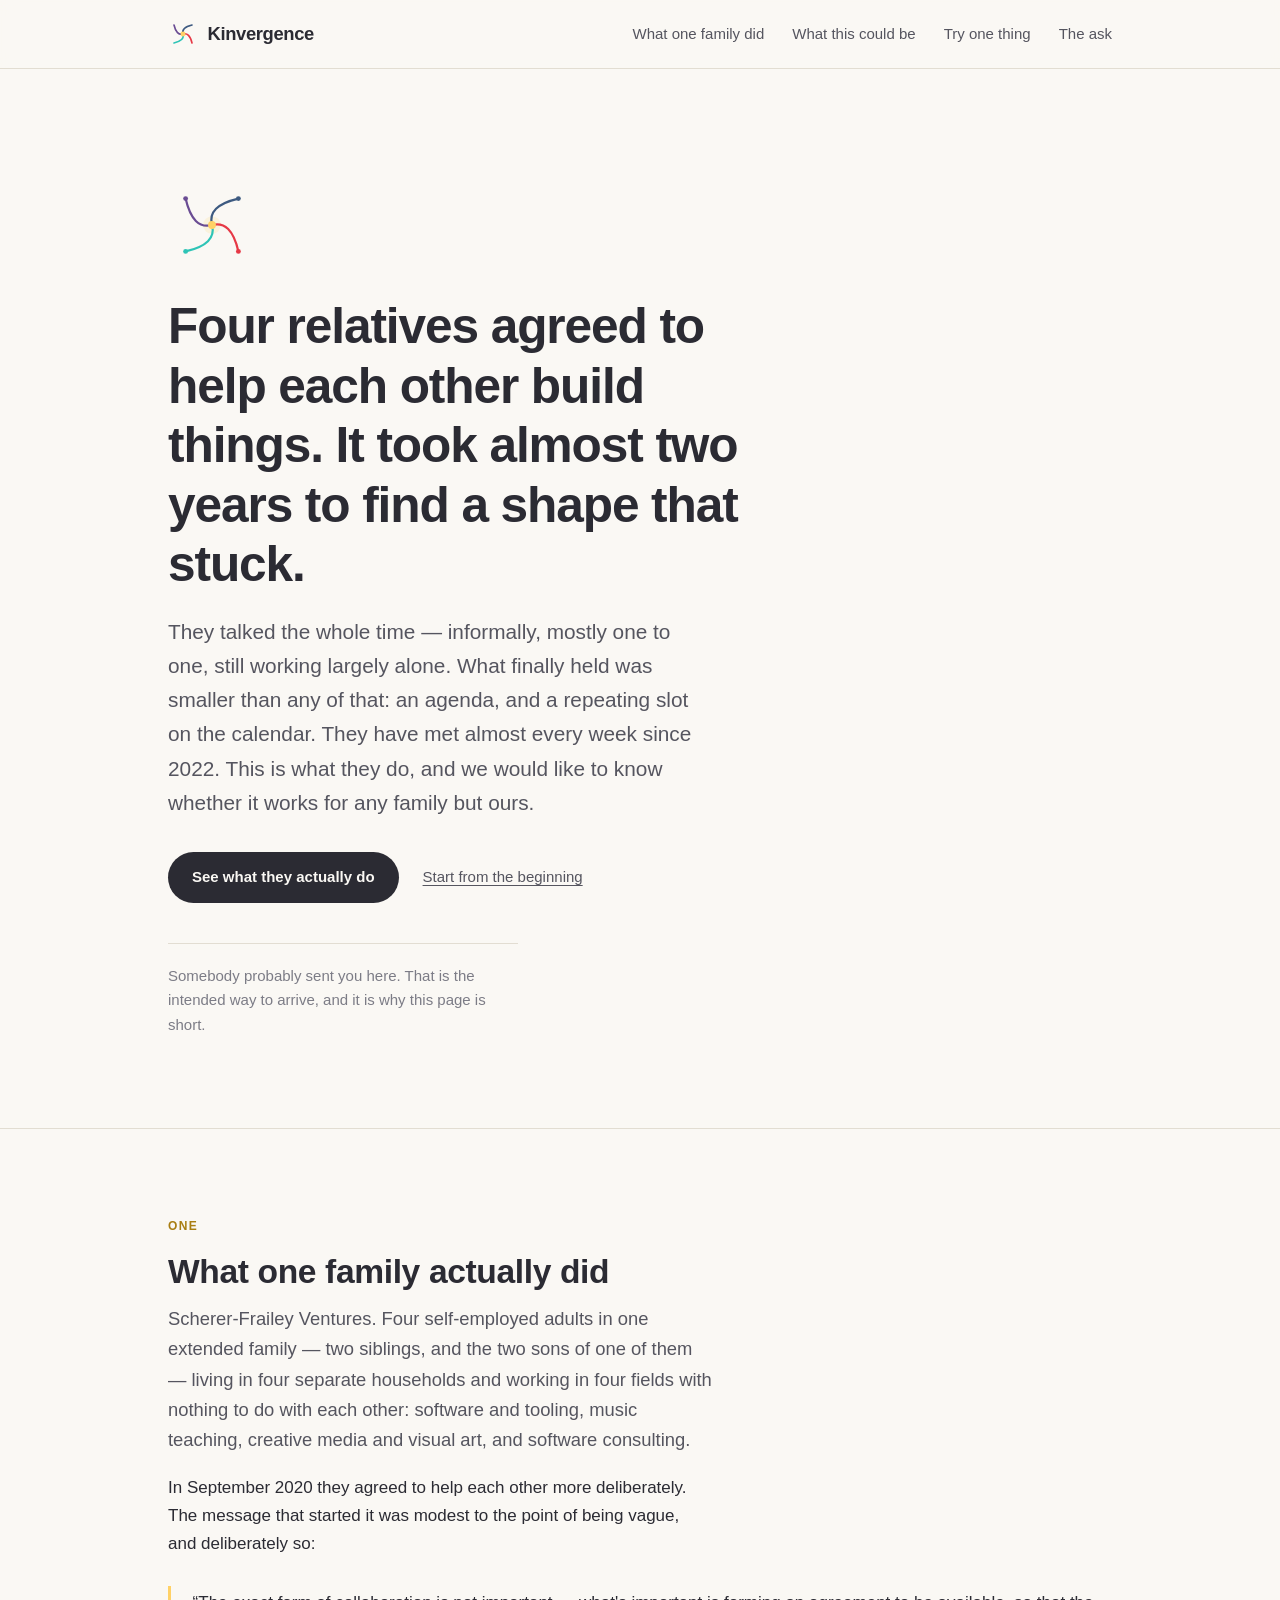
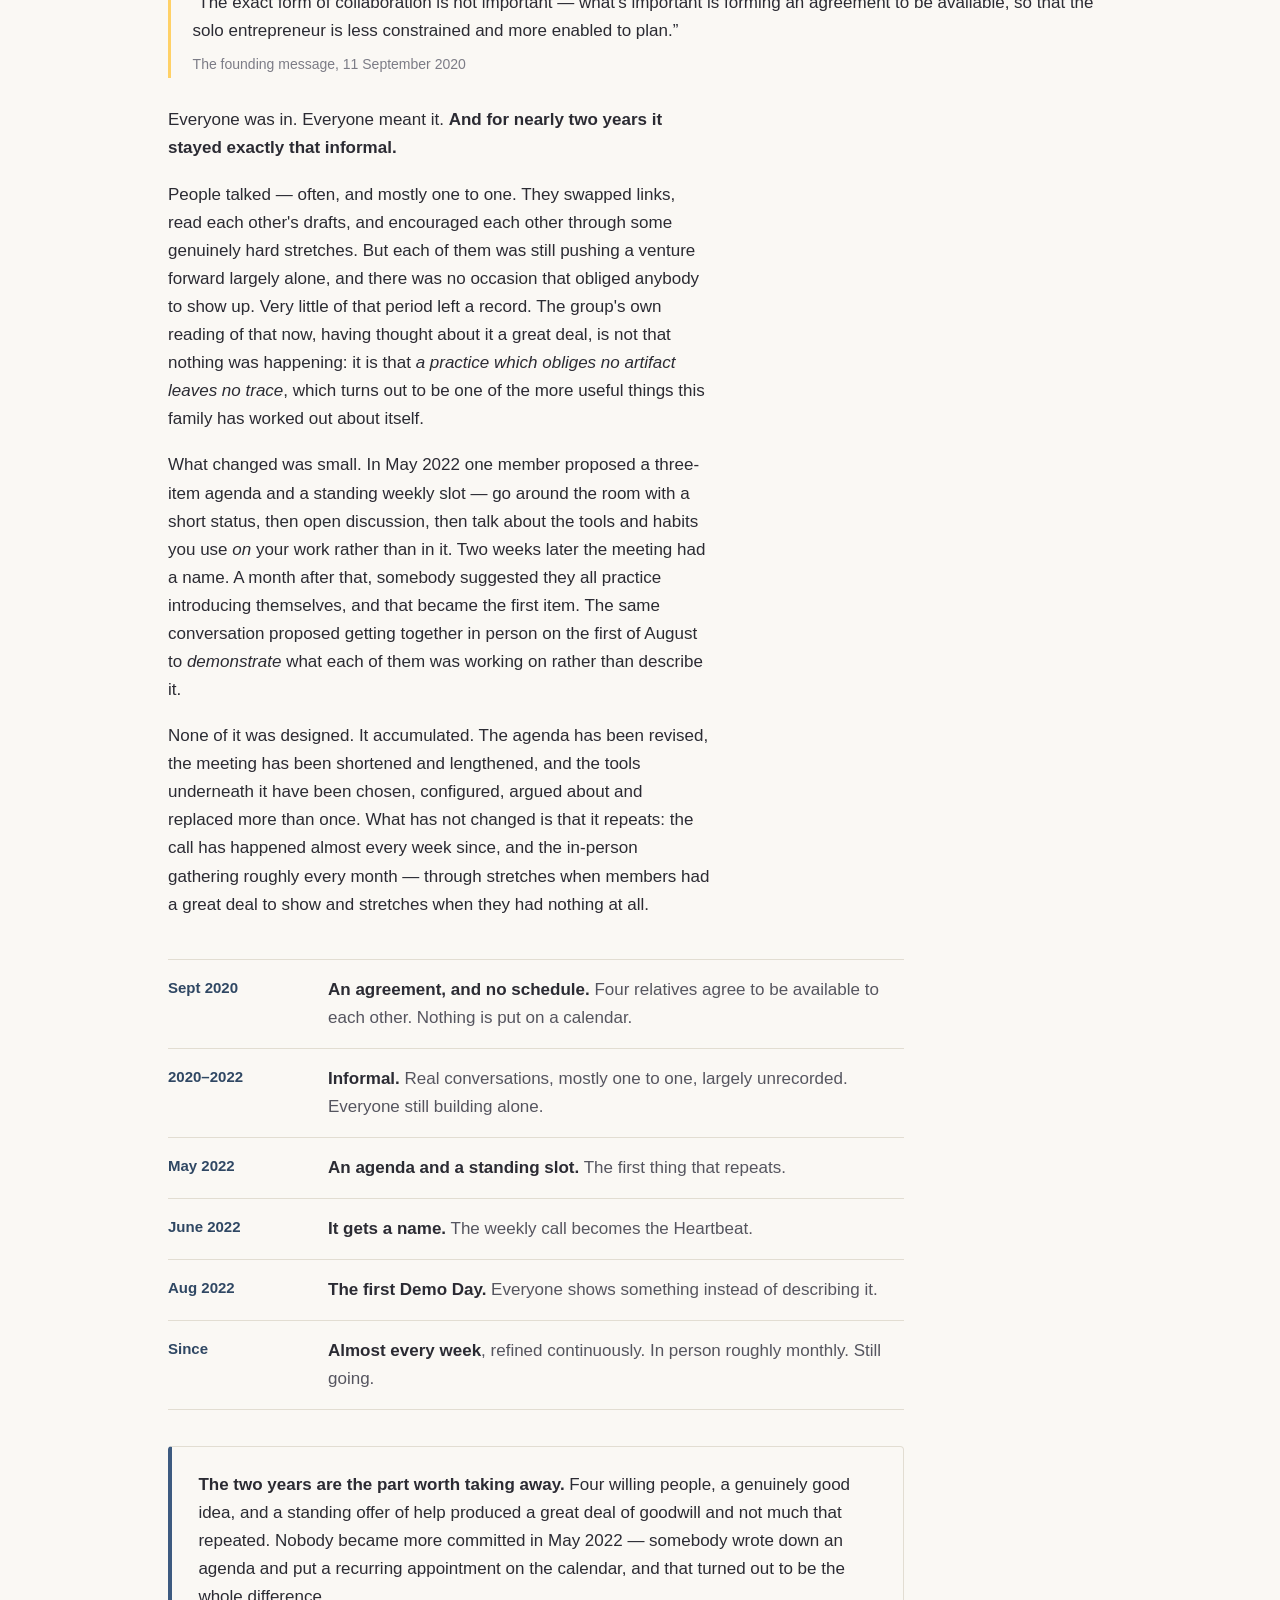
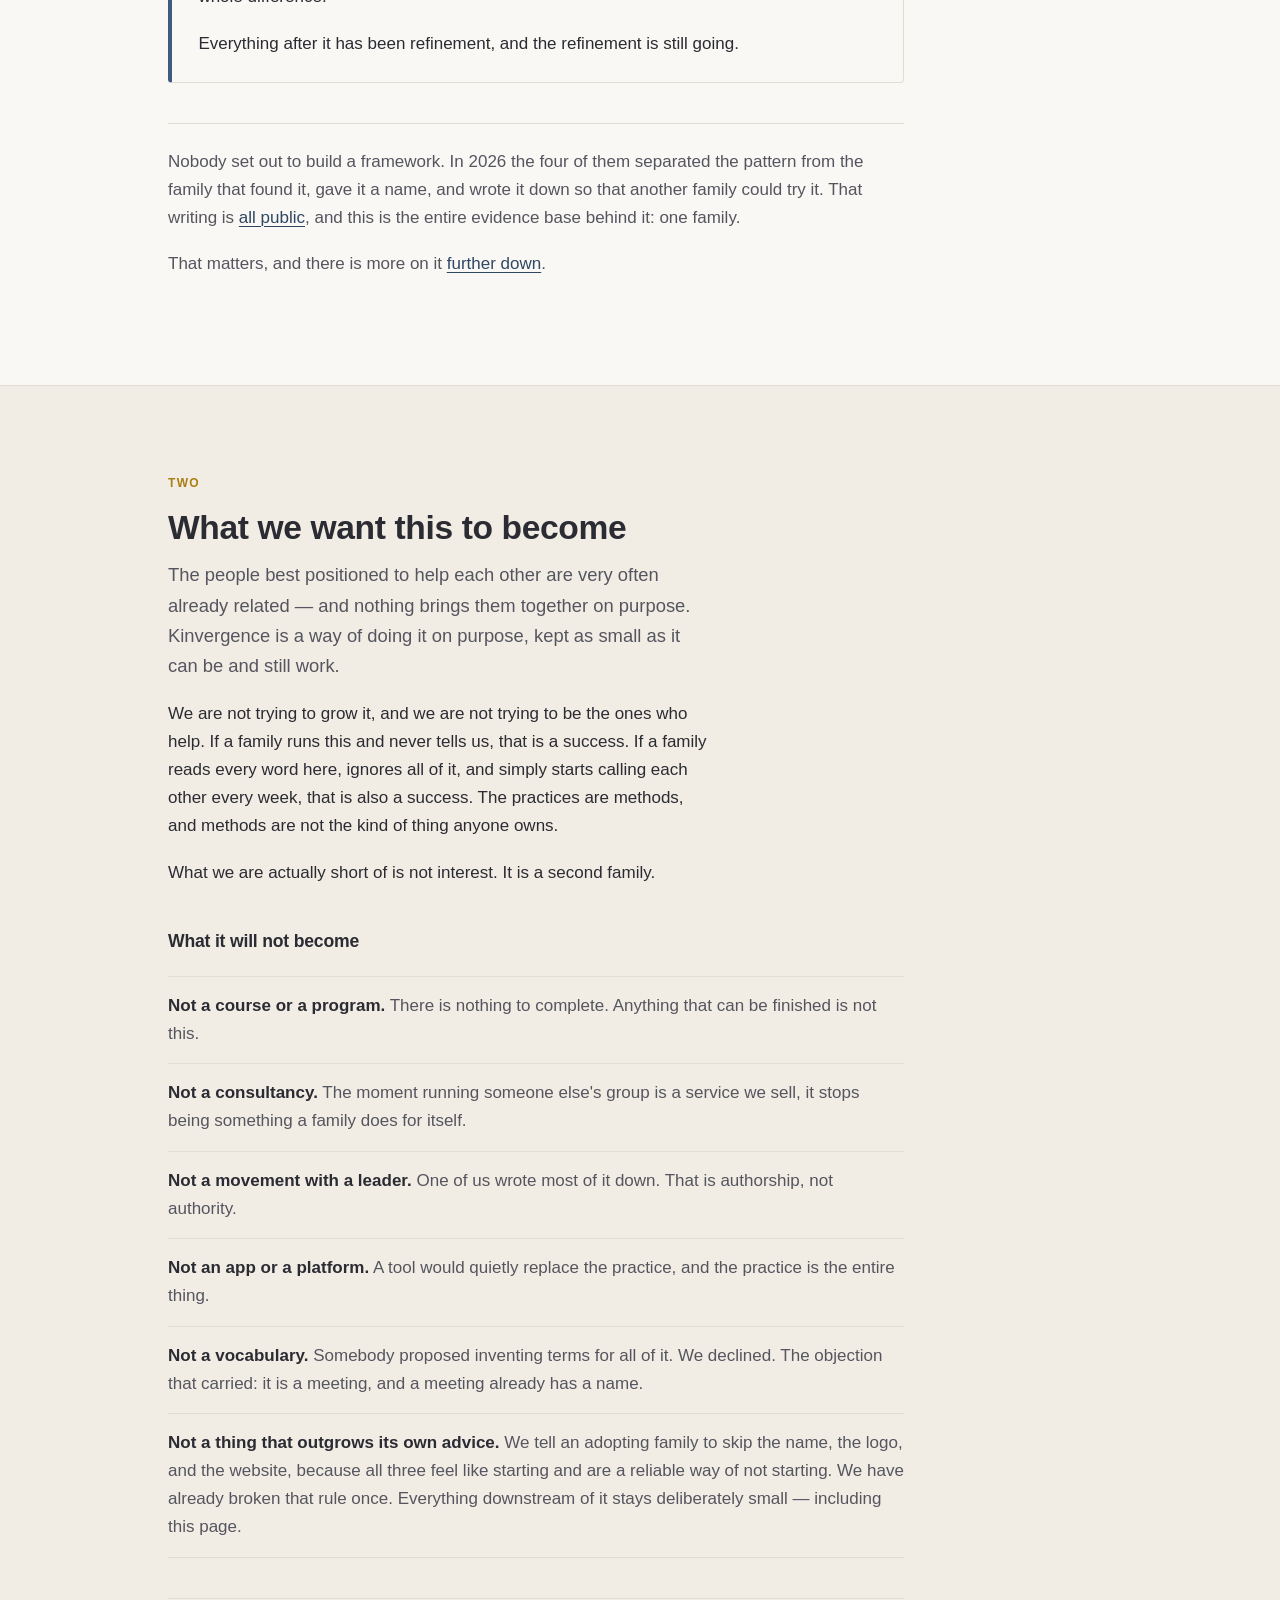
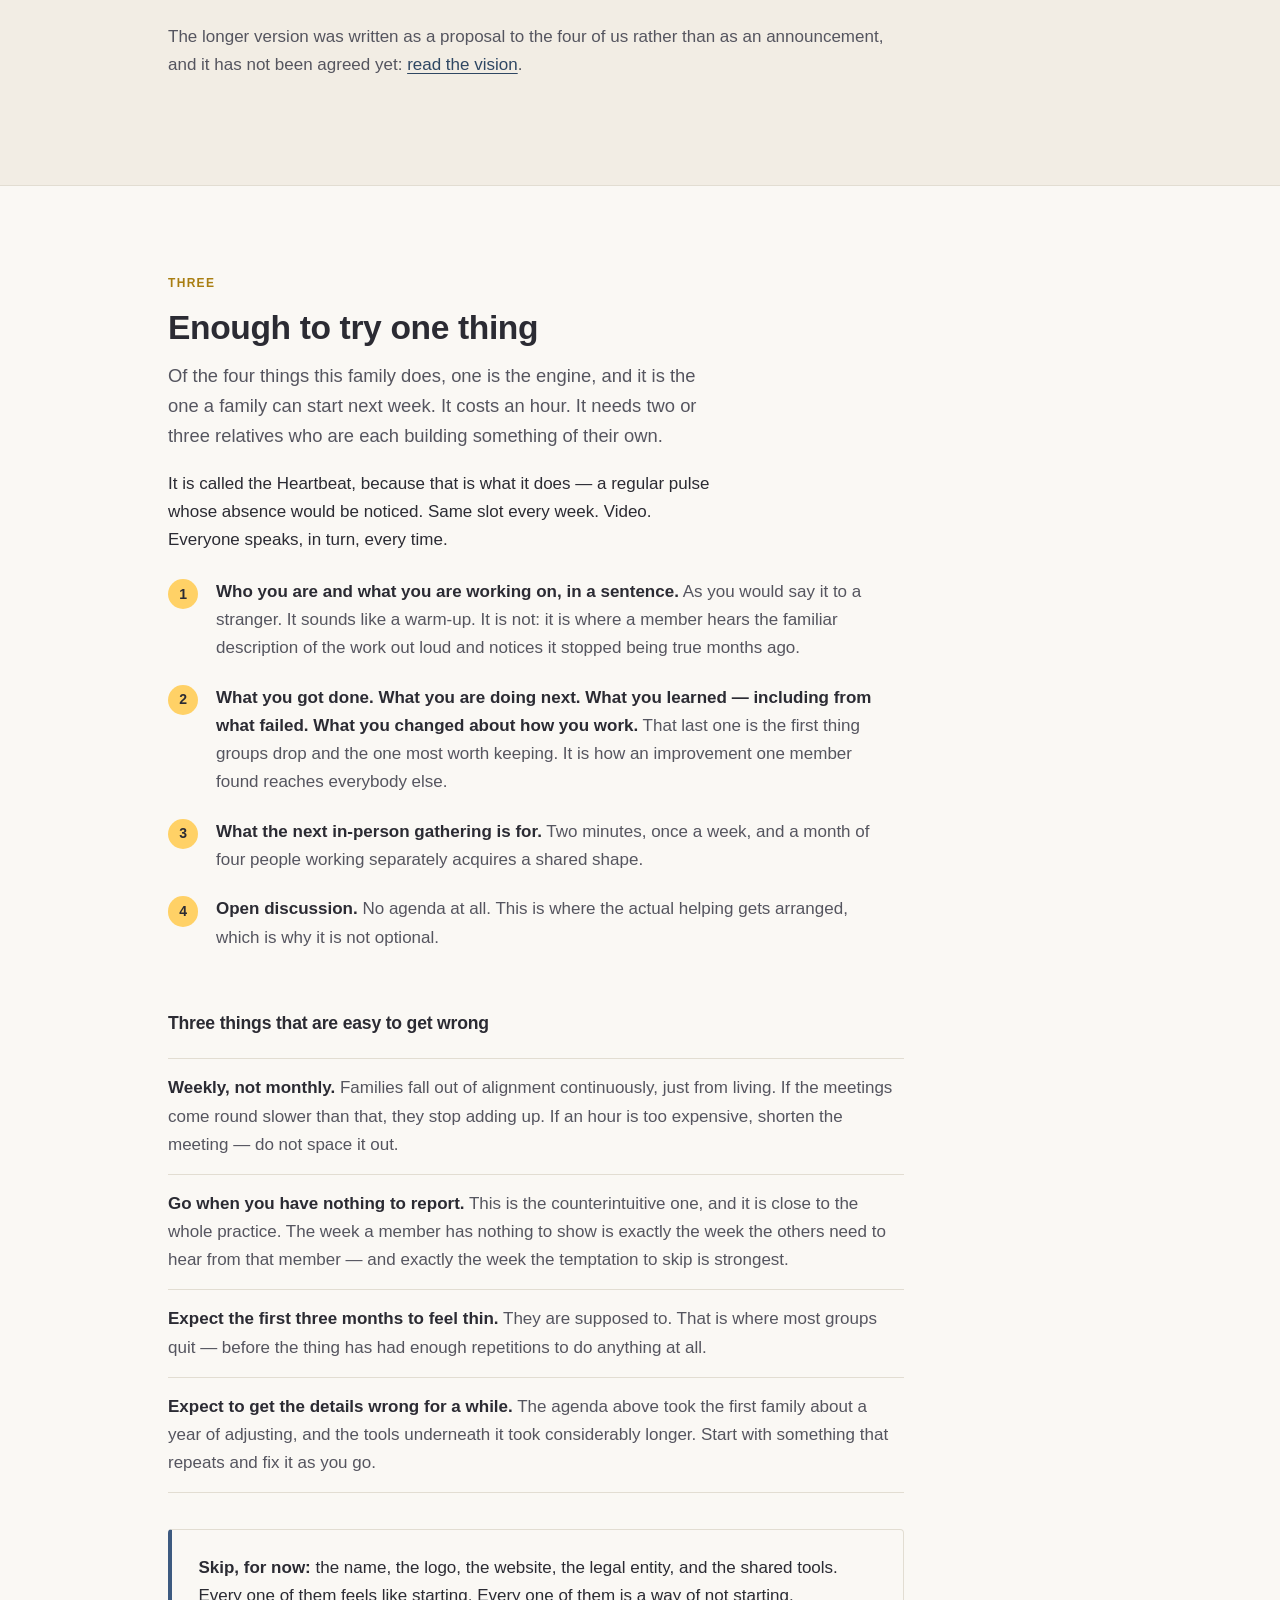
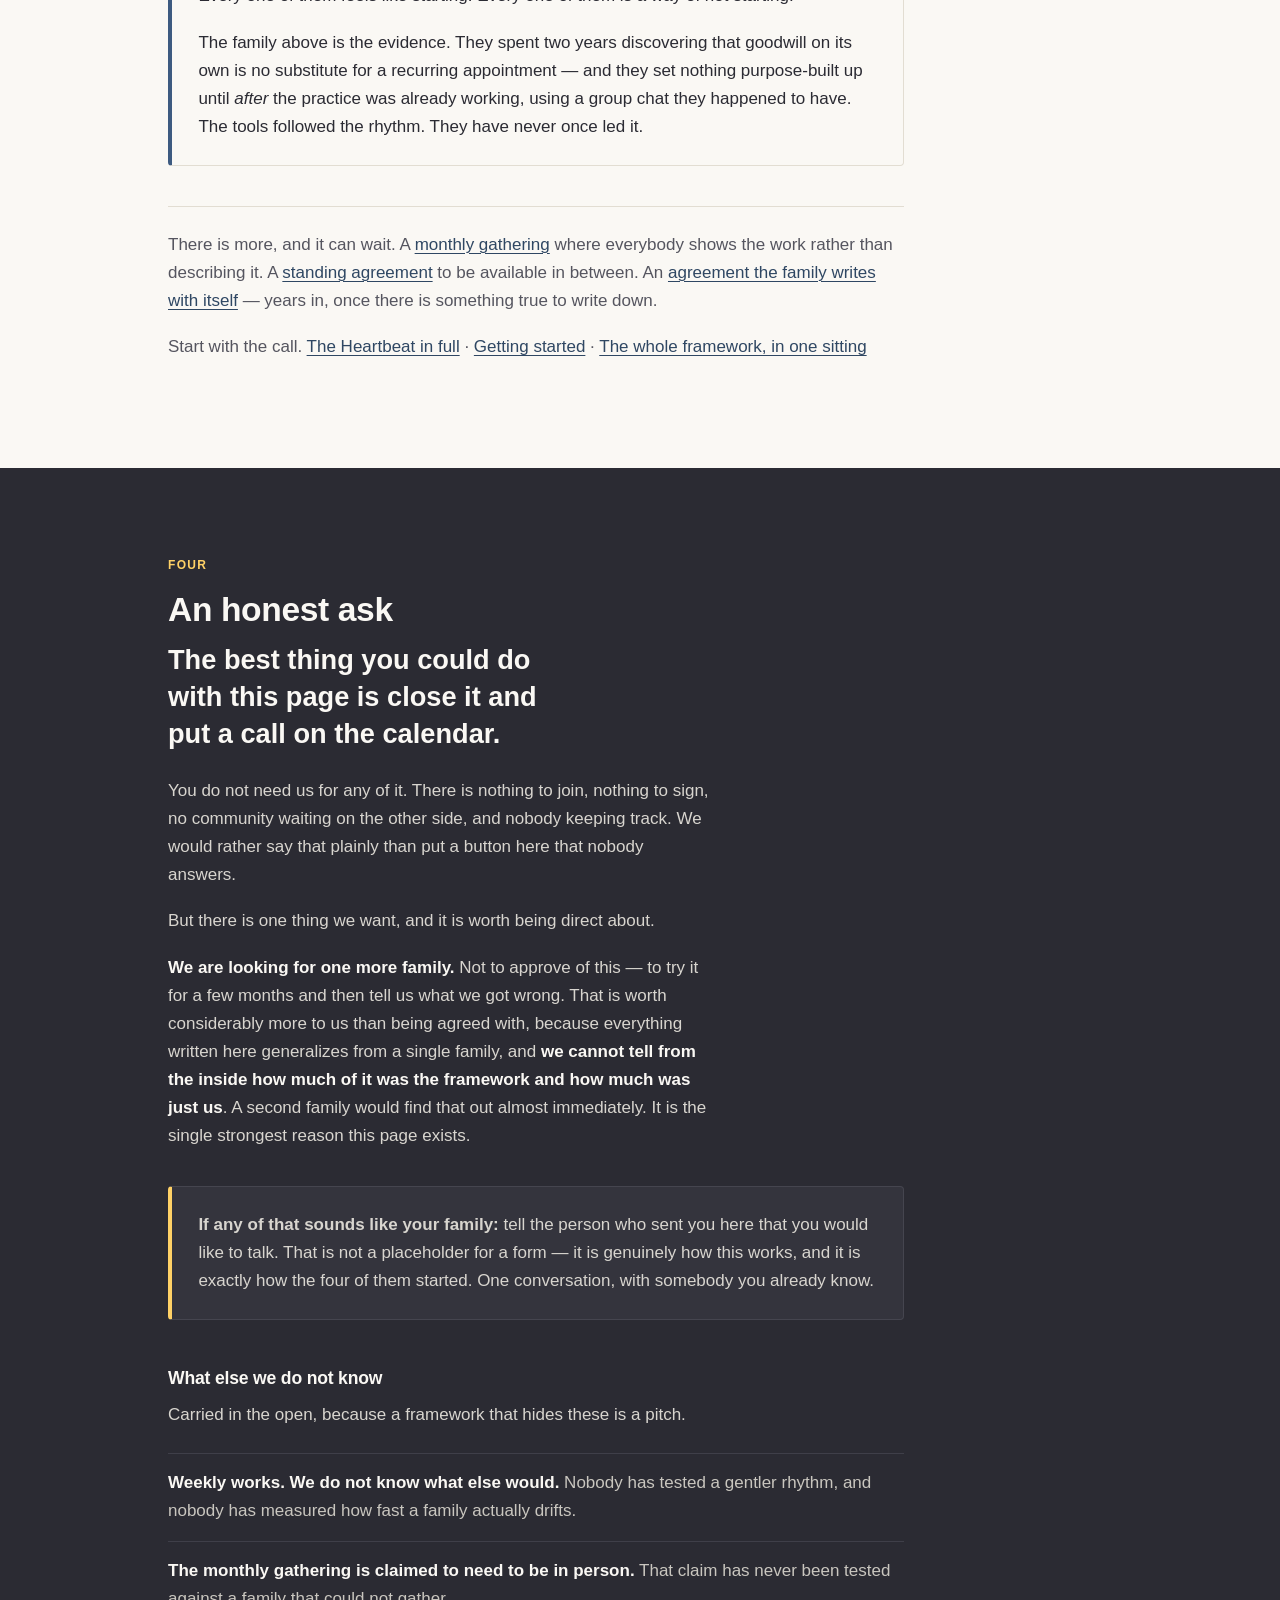
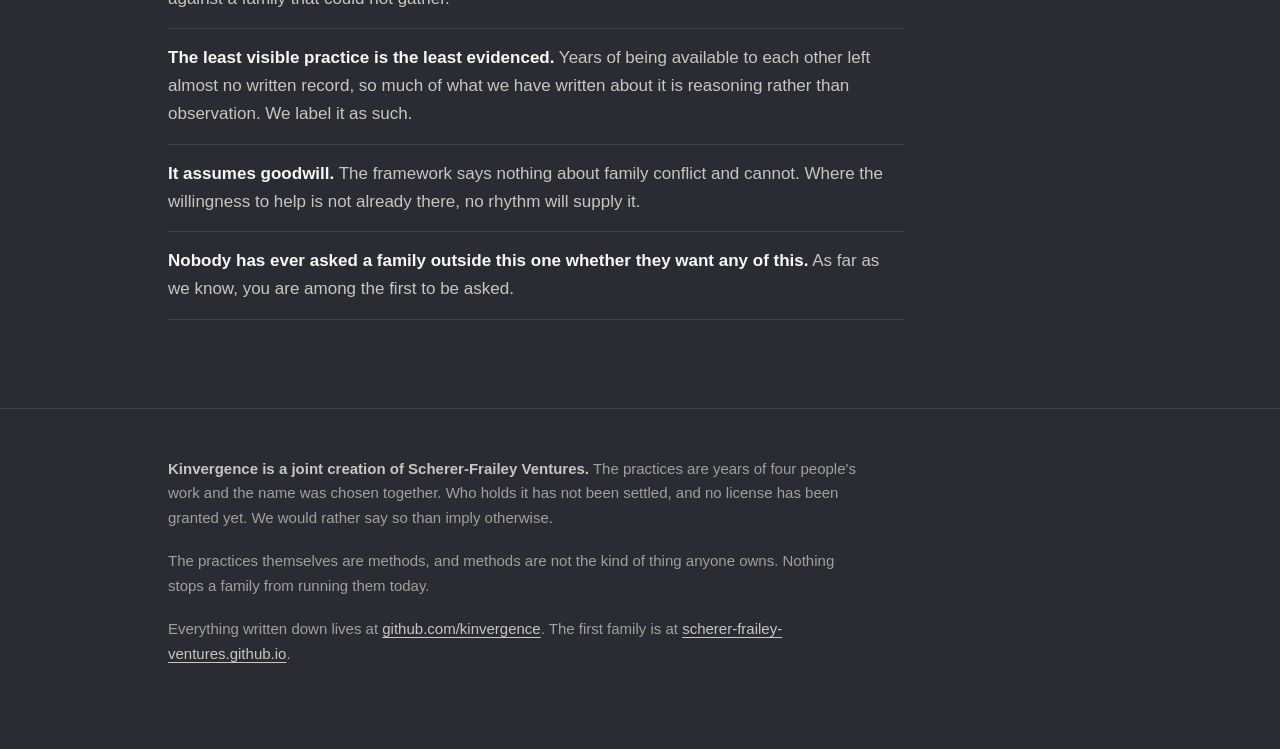
==== index.html @ 2725f8cd "Add initial HTML structure and styles for Kinvergence website" ====
<!DOCTYPE html>
<html lang="en">
<head>
<meta charset="utf-8">
<meta name="viewport" content="width=device-width, initial-scale=1">
<title>Kinvergence — one family's rhythm, written down</title>
<meta name="description" content="Four relatives, four households, four unrelated fields, meeting almost every week since 2022. What they do, how to try the smallest piece of it, and what we still don't know.">

<!-- Favicon: the convergent-paths mark, inlined so there are no external requests and no
     absolute paths. Adding a CNAME for kinvergence.org requires no change to this file. -->
<link rel="icon" href="data:image/svg+xml,%3Csvg xmlns='http://www.w3.org/2000/svg' viewBox='0 0 200 200'%3E%3Ccircle cx='100' cy='100' r='20' fill='%23FFD166' opacity='.16'/%3E%3Cpath d='M160,160 Q143.5,88.4 100,100' stroke='%23E63946' stroke-width='9' stroke-linecap='round' fill='none'/%3E%3Cpath d='M40,160 Q111.6,143.5 100,100' stroke='%232EC4B6' stroke-width='9' stroke-linecap='round' fill='none'/%3E%3Cpath d='M40,40 Q56.5,111.6 100,100' stroke='%236A4C93' stroke-width='9' stroke-linecap='round' fill='none'/%3E%3Cpath d='M160,40 Q88.4,56.5 100,100' stroke='%233D5A80' stroke-width='9' stroke-linecap='round' fill='none'/%3E%3Ccircle cx='100' cy='100' r='14' fill='%23FFD166'/%3E%3C/svg%3E">

<!-- PALETTE IS PROVISIONAL. Taken from docs/brand/visual-identity.md and the existing marks in
     docs/brand/assets/, which is the only palette the shipped assets actually embody. The full
     brand pass — candidate marks against the model's Part IV filters, and reconciling the three
     competing palettes — is postponed, not cancelled. See kinvergence-core/ROADMAP.md § 3c. -->
<style>
  :root {
    --ink: #2B2B33;
    --ink-soft: #55555f;
    --ink-faint: #7c7c86;
    --paper: #FAF8F4;
    --paper-alt: #F2EDE4;
    --rule: #e2ddd2;
    --slate: #3D5A80;
    --slate-deep: #2f4763;
    --gold: #FFD166;
    --gold-deep: #a97e12;
    --coral: #E63946;
    --teal: #2EC4B6;
    --violet: #6A4C93;
    --measure: 34rem;
    --nav-h: 4.25rem;
  }

  *, *::before, *::after { box-sizing: border-box; }

  html { scroll-behavior: smooth; scroll-padding-top: calc(var(--nav-h) + 1rem); }

  body {
    margin: 0;
    background: var(--paper);
    color: var(--ink);
    font-family: -apple-system, BlinkMacSystemFont, "Segoe UI", Roboto, "Helvetica Neue", Arial, sans-serif;
    font-size: 1.0625rem;
    line-height: 1.65;
    -webkit-font-smoothing: antialiased;
  }

  h1, h2, h3 { line-height: 1.2; letter-spacing: -0.011em; margin: 0 0 0.75rem; }
  h1 { font-size: clamp(1.95rem, 5.2vw, 3.1rem); font-weight: 700; letter-spacing: -0.022em; }
  h2 { font-size: clamp(1.5rem, 3.4vw, 2.1rem); font-weight: 700; }
  h3 { font-size: 1.1rem; font-weight: 700; }
  p { margin: 0 0 1.15rem; }
  a { color: var(--slate-deep); text-underline-offset: 0.18em; text-decoration-thickness: 1px; }
  a:hover { color: var(--ink); }
  :focus-visible { outline: 3px solid var(--slate); outline-offset: 3px; border-radius: 2px; }

  .wrap { width: 100%; max-width: 62rem; margin: 0 auto; padding: 0 1.5rem; }
  .measure { max-width: var(--measure); }

  .skip {
    position: absolute; left: -9999px; top: 0; z-index: 200;
    background: var(--ink); color: #fff; padding: 0.75rem 1.25rem; border-radius: 0 0 6px 0;
  }
  .skip:focus { left: 0; }

  /* ---------- Navigation ---------- */
  .nav {
    position: sticky; top: 0; z-index: 100;
    background: rgba(250, 248, 244, 0.92);
    backdrop-filter: blur(8px);
    border-bottom: 1px solid var(--rule);
  }
  .nav-inner {
    display: flex; align-items: center; justify-content: space-between;
    gap: 1rem; min-height: var(--nav-h);
  }
  .brand {
    display: inline-flex; align-items: center; gap: 0.6rem;
    font-weight: 700; font-size: 1.15rem; letter-spacing: -0.02em;
    color: var(--ink); text-decoration: none;
  }
  .brand svg { width: 30px; height: 30px; display: block; }

  .nav-links { display: flex; gap: 1.75rem; list-style: none; margin: 0; padding: 0; }
  .nav-links a {
    color: var(--ink-soft); text-decoration: none; font-size: 0.9375rem; font-weight: 500;
    padding: 0.35rem 0; border-bottom: 2px solid transparent;
  }
  .nav-links a:hover, .nav-links a:focus-visible { color: var(--ink); border-bottom-color: var(--gold); }

  .nav-toggle {
    display: none; background: none; border: 1px solid var(--rule); border-radius: 6px;
    padding: 0.5rem 0.65rem; cursor: pointer; color: var(--ink);
  }
  .nav-toggle span { display: block; width: 20px; height: 2px; background: currentColor; border-radius: 2px; }
  .nav-toggle span + span { margin-top: 5px; }

  /* ---------- Hero ---------- */
  .hero { padding: clamp(3.5rem, 9vw, 7rem) 0 clamp(2.5rem, 6vw, 4.5rem); }
  .hero-mark { width: clamp(62px, 11vw, 88px); height: auto; display: block; margin-bottom: 1.75rem; }
  .hero h1 { max-width: 22ch; }
  .hero-sub {
    font-size: clamp(1.075rem, 2.1vw, 1.3rem);
    color: var(--ink-soft); max-width: 46ch; margin-top: 1.25rem;
  }
  .hero-actions { display: flex; flex-wrap: wrap; gap: 0.85rem 1.5rem; align-items: center; margin-top: 2rem; }
  .btn {
    display: inline-block; background: var(--ink); color: var(--paper);
    padding: 0.8rem 1.5rem; border-radius: 999px; text-decoration: none;
    font-weight: 600; font-size: 0.9375rem;
    transition: background 0.2s ease, transform 0.2s ease;
  }
  .btn:hover { background: var(--slate-deep); color: var(--paper); transform: translateY(-1px); }
  .btn-quiet { color: var(--ink-soft); font-size: 0.9375rem; }
  .hero-note {
    margin-top: 2.5rem; padding-top: 1.25rem; border-top: 1px solid var(--rule);
    font-size: 0.9375rem; color: var(--ink-faint); max-width: 42ch;
  }

  /* ---------- Sections ---------- */
  section { padding: clamp(3rem, 7vw, 5.5rem) 0; border-top: 1px solid var(--rule); }
  section.alt { background: var(--paper-alt); }
  .eyebrow {
    font-size: 0.75rem; font-weight: 700; letter-spacing: 0.11em; text-transform: uppercase;
    color: var(--gold-deep); margin: 0 0 0.9rem;
  }
  .lede { font-size: 1.15rem; color: var(--ink-soft); }

  blockquote {
    margin: 1.75rem 0; padding: 0.15rem 0 0.15rem 1.35rem;
    border-left: 3px solid var(--gold); font-size: 1.0625rem; color: var(--ink);
  }
  blockquote p { margin-bottom: 0.5rem; }
  blockquote cite { display: block; font-style: normal; font-size: 0.875rem; color: var(--ink-faint); }

  /* Timeline */
  .timeline { list-style: none; margin: 2.5rem 0 0; padding: 0; max-width: 46rem; }
  .timeline li {
    display: grid; grid-template-columns: 8.5rem 1fr; gap: 0 1.5rem;
    padding: 1rem 0; border-top: 1px solid var(--rule);
  }
  .timeline li:last-child { border-bottom: 1px solid var(--rule); }
  .timeline .when { font-weight: 700; font-size: 0.9375rem; color: var(--slate-deep); }
  .timeline .what { margin: 0; color: var(--ink-soft); }
  .timeline .what strong { color: var(--ink); font-weight: 600; }

  /* Refusals / limits list */
  .stack { list-style: none; margin: 1.5rem 0 0; padding: 0; max-width: 46rem; }
  .stack li { padding: 0.95rem 0; border-top: 1px solid var(--rule); color: var(--ink-soft); }
  .stack li:last-child { border-bottom: 1px solid var(--rule); }
  .stack strong { color: var(--ink); font-weight: 650; }

  /* Agenda */
  .agenda { counter-reset: step; list-style: none; margin: 1.5rem 0 0; padding: 0; max-width: 44rem; }
  .agenda li {
    counter-increment: step; position: relative;
    padding: 0 0 1.35rem 3rem; color: var(--ink-soft);
  }
  .agenda li::before {
    content: counter(step); position: absolute; left: 0; top: 0.05rem;
    width: 1.9rem; height: 1.9rem; border-radius: 50%;
    background: var(--gold); color: var(--ink);
    display: grid; place-items: center; font-size: 0.875rem; font-weight: 700;
  }
  .agenda strong { color: var(--ink); font-weight: 650; }

  .callout {
    margin: 2.25rem 0 0; padding: 1.5rem 1.65rem;
    background: var(--paper); border: 1px solid var(--rule); border-left: 4px solid var(--slate);
    border-radius: 4px; max-width: 46rem;
  }
  section.alt .callout { background: var(--paper); }
  .callout p:last-child { margin-bottom: 0; }

  .more { margin-top: 2.5rem; padding-top: 1.5rem; border-top: 1px solid var(--rule); max-width: 46rem; }
  .more p { color: var(--ink-soft); }

  /* Ask */
  #ask { background: var(--ink); color: var(--paper); border-top: none; }
  #ask h2, #ask h3 { color: var(--paper); }
  #ask .eyebrow { color: var(--gold); }
  #ask p { color: #d8d5cf; }
  #ask .big { font-size: clamp(1.25rem, 2.7vw, 1.7rem); color: var(--paper); line-height: 1.35; max-width: 26ch; font-weight: 600; }
  #ask a { color: var(--gold); }
  #ask a:hover { color: #fff; }
  #ask .stack li { border-color: #3f3f49; color: #c9c6bf; }
  #ask .stack strong { color: var(--paper); }
  #ask .callout { background: #34343d; border-color: #45454f; border-left-color: var(--gold); }
  #ask .callout p { color: #d8d5cf; }

  footer {
    background: var(--ink); color: var(--ink-faint);
    padding: 3rem 0 4rem; border-top: 1px solid #3f3f49;
    font-size: 0.9375rem;
  }
  footer p { max-width: 44rem; color: #a3a09a; }
  footer a { color: #c9c6bf; }
  footer a:hover { color: #fff; }

  /* ---------- Responsive ---------- */
  @media (max-width: 46rem) {
    .nav-toggle { display: block; }
    .nav-links {
      display: none; position: absolute; left: 0; right: 0; top: 100%;
      flex-direction: column; gap: 0;
      background: var(--paper); border-bottom: 1px solid var(--rule);
      padding: 0.5rem 1.5rem 1rem;
    }
    .nav-links.open { display: flex; }
    .nav-links li { border-top: 1px solid var(--rule); }
    .nav-links a { display: block; padding: 0.85rem 0; border-bottom: none; font-size: 1rem; }
    .nav { position: relative; }
    .timeline li { grid-template-columns: 1fr; gap: 0.3rem; }
  }

  @media (prefers-reduced-motion: reduce) {
    html { scroll-behavior: auto; }
    *, *::before, *::after {
      animation-duration: 0.001ms !important;
      animation-iteration-count: 1 !important;
      transition-duration: 0.001ms !important;
    }
    .btn:hover { transform: none; }
  }
</style>
</head>
<body>

<a class="skip" href="#main">Skip to content</a>

<nav class="nav" aria-label="Main">
  <div class="wrap nav-inner">
    <a class="brand" href="#top">
      <svg viewBox="0 0 200 200" fill="none" aria-hidden="true" focusable="false">
        <circle cx="100" cy="100" r="20" fill="#FFD166" opacity="0.16"/>
        <path d="M160,160 Q143.5,88.4 100,100" stroke="#E63946" stroke-width="11" stroke-linecap="round"/>
        <path d="M40,160 Q111.6,143.5 100,100" stroke="#2EC4B6" stroke-width="11" stroke-linecap="round"/>
        <path d="M40,40 Q56.5,111.6 100,100" stroke="#6A4C93" stroke-width="11" stroke-linecap="round"/>
        <path d="M160,40 Q88.4,56.5 100,100" stroke="#3D5A80" stroke-width="11" stroke-linecap="round"/>
        <circle cx="100" cy="100" r="16" fill="#FFD166"/>
      </svg>
      Kinvergence
    </a>

    <button class="nav-toggle" type="button" aria-expanded="false" aria-controls="nav-links" aria-label="Menu">
      <span></span><span></span><span></span>
    </button>

    <ul class="nav-links" id="nav-links">
      <li><a href="#what-they-did">What one family did</a></li>
      <li><a href="#what-this-could-be">What this could be</a></li>
      <li><a href="#try-one-thing">Try one thing</a></li>
      <li><a href="#ask">The ask</a></li>
    </ul>
  </div>
</nav>

<main id="main">

  <!-- =====================================================================
       HERO
       Chosen 2026-08-25 (option B, rebuilt on the corrected timeline). Two
       swap-ready alternates, both approved in the same pass:
         "One family has met almost every week for four years — after taking
          nearly two years to find a shape that stuck."
         "The agreement came in 2020. The rhythm took another two years."
       Do not restore "every week for six years": the weekly rhythm began in
       May 2022, not 2021. Verified against the group's own message archive.
       Do not say "nothing happened" in 2020–22 either. The record is thin
       for that period because informal conversation obliges no artifact —
       not because the family was idle. See ROADMAP.md § 1, open claim 2.
       ===================================================================== -->
  <div id="top" class="hero">
    <div class="wrap">
      <svg class="hero-mark" viewBox="0 0 200 200" fill="none" role="img"
           aria-label="Four separate paths bending toward one shared point at the center.">
        <circle cx="100" cy="100" r="20" fill="#FFD166" opacity="0.16"/>
        <path d="M160,160 Q143.5,88.4 100,100" stroke="#E63946" stroke-width="5" stroke-linecap="round"/>
        <path d="M40,160 Q111.6,143.5 100,100" stroke="#2EC4B6" stroke-width="5" stroke-linecap="round"/>
        <path d="M40,40 Q56.5,111.6 100,100" stroke="#6A4C93" stroke-width="5" stroke-linecap="round"/>
        <path d="M160,40 Q88.4,56.5 100,100" stroke="#3D5A80" stroke-width="5" stroke-linecap="round"/>
        <circle cx="160" cy="160" r="5.5" fill="#E63946"/>
        <circle cx="40" cy="160" r="5.5" fill="#2EC4B6"/>
        <circle cx="40" cy="40" r="5.5" fill="#6A4C93"/>
        <circle cx="160" cy="40" r="5.5" fill="#3D5A80"/>
        <circle cx="100" cy="100" r="9" fill="#FFD166"/>
      </svg>

      <h1>Four relatives agreed to help each other build things. It took almost two years to find a shape that stuck.</h1>

      <p class="hero-sub">They talked the whole time — informally, mostly one to one, still working
        largely alone. What finally held was smaller than any of that: an agenda, and a repeating slot
        on the calendar. They have met almost every week since 2022. This is what they do, and we
        would like to know whether it works for any family but ours.</p>

      <div class="hero-actions">
        <a class="btn" href="#try-one-thing">See what they actually do</a>
        <a class="btn-quiet" href="#what-they-did">Start from the beginning</a>
      </div>

      <p class="hero-note">Somebody probably sent you here. That is the intended way to arrive, and
        it is why this page is short.</p>
    </div>
  </div>

  <!-- =====================================================================
       1. WHAT ONE FAMILY ACTUALLY DID
       Every date and quotation below is checkable against the group's own
       message archive (2020-09-11 onward). No cumulative counts are used —
       they go stale, and the ones in circulation did not survive checking.
       ===================================================================== -->
  <section id="what-they-did">
    <div class="wrap">
      <p class="eyebrow">One</p>
      <h2>What one family actually did</h2>

      <div class="measure">
        <p class="lede">Scherer-Frailey Ventures. Four self-employed adults in one extended
          family — two siblings, and the two sons of one of them — living in four separate
          households and working in four fields with nothing to do with each other: software and
          tooling, music teaching, creative media and visual art, and software consulting.</p>

        <p>In September 2020 they agreed to help each other more deliberately. The message that
          started it was modest to the point of being vague, and deliberately so:</p>
      </div>

      <blockquote>
        <p>“The exact form of collaboration is not important — what's important is forming an
          agreement to be available, so that the solo entrepreneur is less constrained and more
          enabled to plan.”</p>
        <cite>The founding message, 11 September 2020</cite>
      </blockquote>

      <div class="measure">
        <p>Everyone was in. Everyone meant it. <strong>And for nearly two years it stayed exactly
          that informal.</strong></p>

        <p>People talked — often, and mostly one to one. They swapped links, read each other's
          drafts, and encouraged each other through some genuinely hard stretches. But each of them
          was still pushing a venture forward largely alone, and there was no occasion that obliged
          anybody to show up. Very little of that period left a record. The group's own reading of
          that now, having thought about it a great deal, is not that nothing was happening: it is
          that <em>a practice which obliges no artifact leaves no trace</em>, which turns out to be
          one of the more useful things this family has worked out about itself.</p>

        <p>What changed was small. In May 2022 one member proposed a three-item agenda and a
          standing weekly slot — go around the room with a short status, then open discussion, then
          talk about the tools and habits you use <em>on</em> your work rather than in it. Two weeks
          later the meeting had a name. A month after that, somebody suggested they all practice
          introducing themselves, and that became the first item. The same conversation proposed
          getting together in person on the first of August to <em>demonstrate</em> what each of
          them was working on rather than describe it.</p>

        <p>None of it was designed. It accumulated. The agenda has been revised, the meeting has
          been shortened and lengthened, and the tools underneath it have been chosen, configured,
          argued about and replaced more than once. What has not changed is that it repeats: the
          call has happened almost every week since, and the in-person gathering roughly every
          month — through stretches when members had a great deal to show and stretches when they
          had nothing at all.</p>
      </div>

      <ol class="timeline">
        <li><span class="when">Sept 2020</span><p class="what"><strong>An agreement, and no schedule.</strong> Four relatives agree to be available to each other. Nothing is put on a calendar.</p></li>
        <li><span class="when">2020&ndash;2022</span><p class="what"><strong>Informal.</strong> Real conversations, mostly one to one, largely unrecorded. Everyone still building alone.</p></li>
        <li><span class="when">May 2022</span><p class="what"><strong>An agenda and a standing slot.</strong> The first thing that repeats.</p></li>
        <li><span class="when">June 2022</span><p class="what"><strong>It gets a name.</strong> The weekly call becomes the Heartbeat.</p></li>
        <li><span class="when">Aug 2022</span><p class="what"><strong>The first Demo Day.</strong> Everyone shows something instead of describing it.</p></li>
        <li><span class="when">Since</span><p class="what"><strong>Almost every week</strong>, refined continuously. In person roughly monthly. Still going.</p></li>
      </ol>

      <div class="callout">
        <p><strong>The two years are the part worth taking away.</strong> Four willing people, a
          genuinely good idea, and a standing offer of help produced a great deal of goodwill and
          not much that repeated. Nobody became more committed in May 2022 — somebody wrote down an
          agenda and put a recurring appointment on the calendar, and that turned out to be the
          whole difference.</p>
        <p>Everything after it has been refinement, and the refinement is still going.</p>
      </div>

      <div class="more measure">
        <p>Nobody set out to build a framework. In 2026 the four of them separated the pattern from
          the family that found it, gave it a name, and wrote it down so that another family could
          try it. That writing is <a href="https://github.com/kinvergence/kinvergence-core">all
          public</a>, and this is the entire evidence base behind it: one family.</p>
        <p>That matters, and there is more on it <a href="#ask">further down</a>.</p>
      </div>
    </div>
  </section>

  <!-- =====================================================================
       2. WHAT WE WANT THIS TO BECOME
       Drawn from kinvergence-core/docs/vision.md. The refusals carry this
       section; ambitions get one paragraph. Deliberately no "Core Values" —
       values are what each family names for itself.
       ===================================================================== -->
  <section id="what-this-could-be" class="alt">
    <div class="wrap">
      <p class="eyebrow">Two</p>
      <h2>What we want this to become</h2>

      <div class="measure">
        <p class="lede">The people best positioned to help each other are very often already
          related — and nothing brings them together on purpose. Kinvergence is a way of doing it
          on purpose, kept as small as it can be and still work.</p>

        <p>We are not trying to grow it, and we are not trying to be the ones who help. If a family
          runs this and never tells us, that is a success. If a family reads every word here, ignores
          all of it, and simply starts calling each other every week, that is also a success. The
          practices are methods, and methods are not the kind of thing anyone owns.</p>

        <p>What we are actually short of is not interest. It is a second family.</p>
      </div>

      <h3 style="margin-top:2.75rem">What it will not become</h3>
      <ul class="stack">
        <li><strong>Not a course or a program.</strong> There is nothing to complete. Anything that can be finished is not this.</li>
        <li><strong>Not a consultancy.</strong> The moment running someone else's group is a service we sell, it stops being something a family does for itself.</li>
        <li><strong>Not a movement with a leader.</strong> One of us wrote most of it down. That is authorship, not authority.</li>
        <li><strong>Not an app or a platform.</strong> A tool would quietly replace the practice, and the practice is the entire thing.</li>
        <li><strong>Not a vocabulary.</strong> Somebody proposed inventing terms for all of it. We declined. The objection that carried: it is a meeting, and a meeting already has a name.</li>
        <li><strong>Not a thing that outgrows its own advice.</strong> We tell an adopting family to skip the name, the logo, and the website, because all three feel like starting and are a reliable way of not starting. We have already broken that rule once. Everything downstream of it stays deliberately small — including this page.</li>
      </ul>

      <div class="more measure">
        <p>The longer version was written as a proposal to the four of us rather than as an
          announcement, and it has not been agreed yet:
          <a href="https://github.com/kinvergence/kinvergence-core/blob/main/docs/vision.md">read the vision</a>.</p>
      </div>
    </div>
  </section>

  <!-- =====================================================================
       3. ENOUGH TO TRY ONE THING
       The Heartbeat only. Demo Day, stewardship and the charter get a
       sentence each and a link — per ROADMAP § 3a. Shared tooling is on the
       skip-list on purpose and is named as such.
       ===================================================================== -->
  <section id="try-one-thing">
    <div class="wrap">
      <p class="eyebrow">Three</p>
      <h2>Enough to try one thing</h2>

      <div class="measure">
        <p class="lede">Of the four things this family does, one is the engine, and it is the one a
          family can start next week. It costs an hour. It needs two or three relatives who are each
          building something of their own.</p>

        <p>It is called the Heartbeat, because that is what it does — a regular pulse whose absence
          would be noticed. Same slot every week. Video. Everyone speaks, in turn, every time.</p>
      </div>

      <ol class="agenda">
        <li><strong>Who you are and what you are working on, in a sentence.</strong> As you would say
          it to a stranger. It sounds like a warm-up. It is not: it is where a member hears the
          familiar description of the work out loud and notices it stopped being true months ago.</li>
        <li><strong>What you got done. What you are doing next. What you learned — including from
          what failed. What you changed about how you work.</strong> That last one is the first thing
          groups drop and the one most worth keeping. It is how an improvement one member found
          reaches everybody else.</li>
        <li><strong>What the next in-person gathering is for.</strong> Two minutes, once a week, and
          a month of four people working separately acquires a shared shape.</li>
        <li><strong>Open discussion.</strong> No agenda at all. This is where the actual helping gets
          arranged, which is why it is not optional.</li>
      </ol>

      <h3 style="margin-top:2.5rem">Three things that are easy to get wrong</h3>
      <ul class="stack">
        <li><strong>Weekly, not monthly.</strong> Families fall out of alignment continuously, just
          from living. If the meetings come round slower than that, they stop adding up. If an hour
          is too expensive, shorten the meeting — do not space it out.</li>
        <li><strong>Go when you have nothing to report.</strong> This is the counterintuitive one, and
          it is close to the whole practice. The week a member has nothing to show is exactly the week
          the others need to hear from that member — and exactly the week the temptation to skip is
          strongest.</li>
        <li><strong>Expect the first three months to feel thin.</strong> They are supposed to. That is
          where most groups quit — before the thing has had enough repetitions to do anything at all.</li>
        <li><strong>Expect to get the details wrong for a while.</strong> The agenda above took the
          first family about a year of adjusting, and the tools underneath it took considerably
          longer. Start with something that repeats and fix it as you go.</li>
      </ul>

      <div class="callout">
        <p><strong>Skip, for now:</strong> the name, the logo, the website, the legal entity, and the
          shared tools. Every one of them feels like starting. Every one of them is a way of not
          starting.</p>
        <p>The family above is the evidence. They spent two years discovering that goodwill on its
          own is no substitute for a recurring appointment — and they set nothing purpose-built up
          until <em>after</em> the practice was already working, using a group chat they happened to
          have. The tools followed the rhythm. They have never once led it.</p>
      </div>

      <div class="more measure">
        <p>There is more, and it can wait. A <a href="https://github.com/kinvergence/kinvergence-core/blob/main/docs/practices/demo-day.md">monthly
          gathering</a> where everybody shows the work rather than describing it. A
          <a href="https://github.com/kinvergence/kinvergence-core/blob/main/docs/practices/stewardship.md">standing
          agreement</a> to be available in between. An
          <a href="https://github.com/kinvergence/kinvergence-core/blob/main/docs/practices/charter.md">agreement
          the family writes with itself</a> — years in, once there is something true to write down.</p>
        <p>Start with the call.
          <a href="https://github.com/kinvergence/kinvergence-core/blob/main/docs/practices/heartbeat.md">The Heartbeat in full</a> ·
          <a href="https://github.com/kinvergence/kinvergence-core/blob/main/docs/adoption/getting-started.md">Getting started</a> ·
          <a href="https://github.com/kinvergence/kinvergence-core/blob/main/docs/kinvergence.md">The whole framework, in one sitting</a></p>
      </div>
    </div>
  </section>

  <!-- =====================================================================
       4. THE ASK, WITH THE HONEST LIMITS
       Ask = permission-to-leave opening + correction-over-agreement close.
       Limits are SPLIT: the load-bearing one sits inside the ask, the rest
       under its own heading immediately below at full weight. Not a caveat,
       not collapsed, not greyed out.
       No link destination by decision — the invitation is the channel. The
       Discord server is invite-only by design and is deliberately not linked.
       ===================================================================== -->
  <section id="ask">
    <div class="wrap">
      <p class="eyebrow">Four</p>
      <h2>An honest ask</h2>

      <p class="big">The best thing you could do with this page is close it and put a call on the
        calendar.</p>

      <div class="measure" style="margin-top:1.5rem">
        <p>You do not need us for any of it. There is nothing to join, nothing to sign, no community
          waiting on the other side, and nobody keeping track. We would rather say that plainly than
          put a button here that nobody answers.</p>

        <p>But there is one thing we want, and it is worth being direct about.</p>

        <p><strong style="color:var(--paper)">We are looking for one more family.</strong> Not to
          approve of this — to try it for a few months and then tell us what we got wrong. That is
          worth considerably more to us than being agreed with, because everything written here
          generalizes from a single family, and <strong style="color:var(--paper)">we cannot tell
          from the inside how much of it was the framework and how much was just us</strong>. A
          second family would find that out almost immediately. It is the single strongest reason
          this page exists.</p>
      </div>

      <div class="callout">
        <p><strong>If any of that sounds like your family:</strong> tell the person who sent you
          here that you would like to talk. That is not a placeholder for a form — it is genuinely
          how this works, and it is exactly how the four of them started. One conversation, with
          somebody you already know.</p>
      </div>

      <h3 style="margin-top:3rem">What else we do not know</h3>
      <p class="measure" style="margin-bottom:0.5rem">Carried in the open, because a framework that
        hides these is a pitch.</p>
      <ul class="stack">
        <li><strong>Weekly works. We do not know what else would.</strong> Nobody has tested a
          gentler rhythm, and nobody has measured how fast a family actually drifts.</li>
        <li><strong>The monthly gathering is claimed to need to be in person.</strong> That claim has
          never been tested against a family that could not gather.</li>
        <li><strong>The least visible practice is the least evidenced.</strong> Years of being
          available to each other left almost no written record, so much of what we have written
          about it is reasoning rather than observation. We label it as such.</li>
        <li><strong>It assumes goodwill.</strong> The framework says nothing about family conflict
          and cannot. Where the willingness to help is not already there, no rhythm will supply it.</li>
        <li><strong>Nobody has ever asked a family outside this one whether they want any of this.</strong>
          As far as we know, you are among the first to be asked.</li>
      </ul>
    </div>
  </section>

</main>

<footer>
  <div class="wrap">
    <p><strong style="color:#c9c6bf">Kinvergence is a joint creation of Scherer-Frailey Ventures.</strong>
      The practices are years of four people's work and the name was chosen together. Who holds it has
      not been settled, and no license has been granted yet. We would rather say so than imply
      otherwise.</p>
    <p>The practices themselves are methods, and methods are not the kind of thing anyone owns.
      Nothing stops a family from running them today.</p>
    <p>Everything written down lives at
      <a href="https://github.com/kinvergence/kinvergence-core">github.com/kinvergence</a>.
      The first family is at
      <a href="https://scherer-frailey-ventures.github.io/">scherer-frailey-ventures.github.io</a>.</p>
  </div>
</footer>

<script>
  (function () {
    var toggle = document.querySelector('.nav-toggle');
    var links = document.getElementById('nav-links');

    toggle.addEventListener('click', function () {
      var open = links.classList.toggle('open');
      toggle.setAttribute('aria-expanded', String(open));
    });

    links.addEventListener('click', function (e) {
      if (e.target.tagName === 'A') {
        links.classList.remove('open');
        toggle.setAttribute('aria-expanded', 'false');
      }
    });
  })();
</script>

</body>
</html>
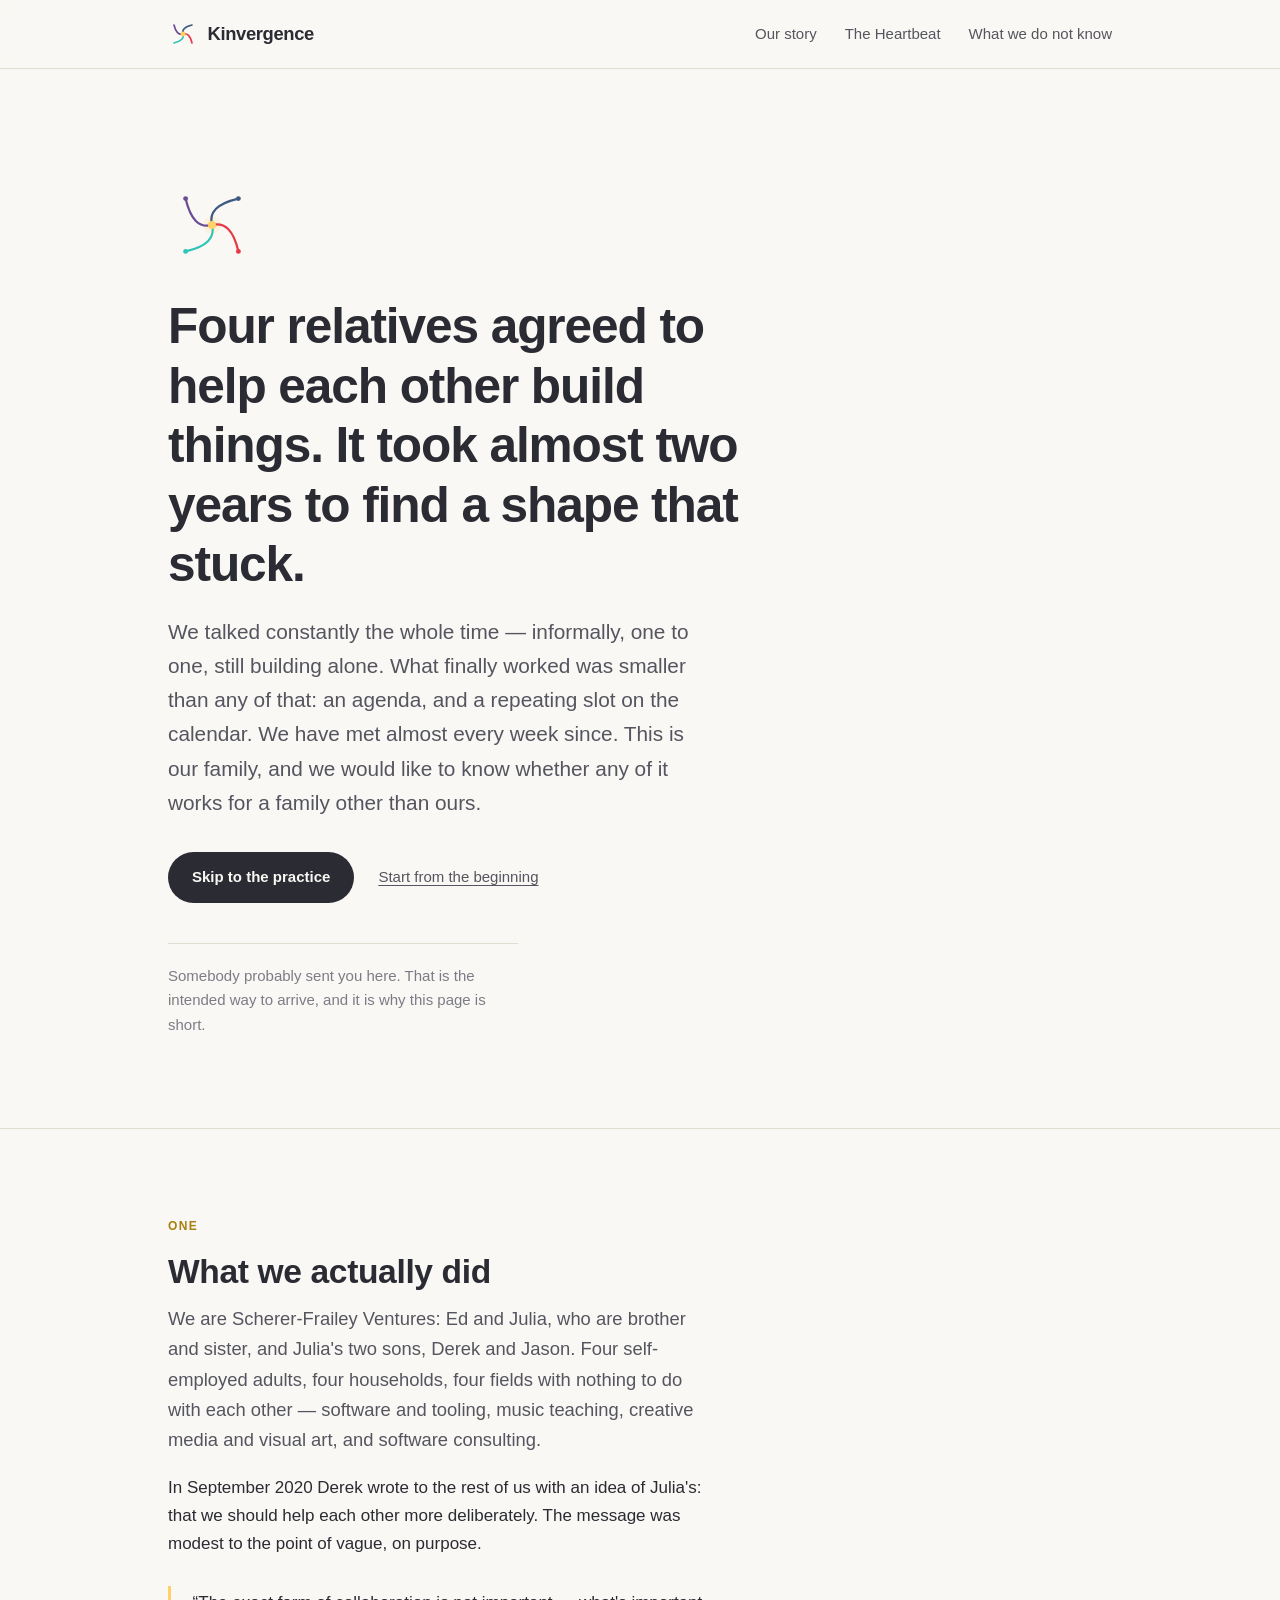
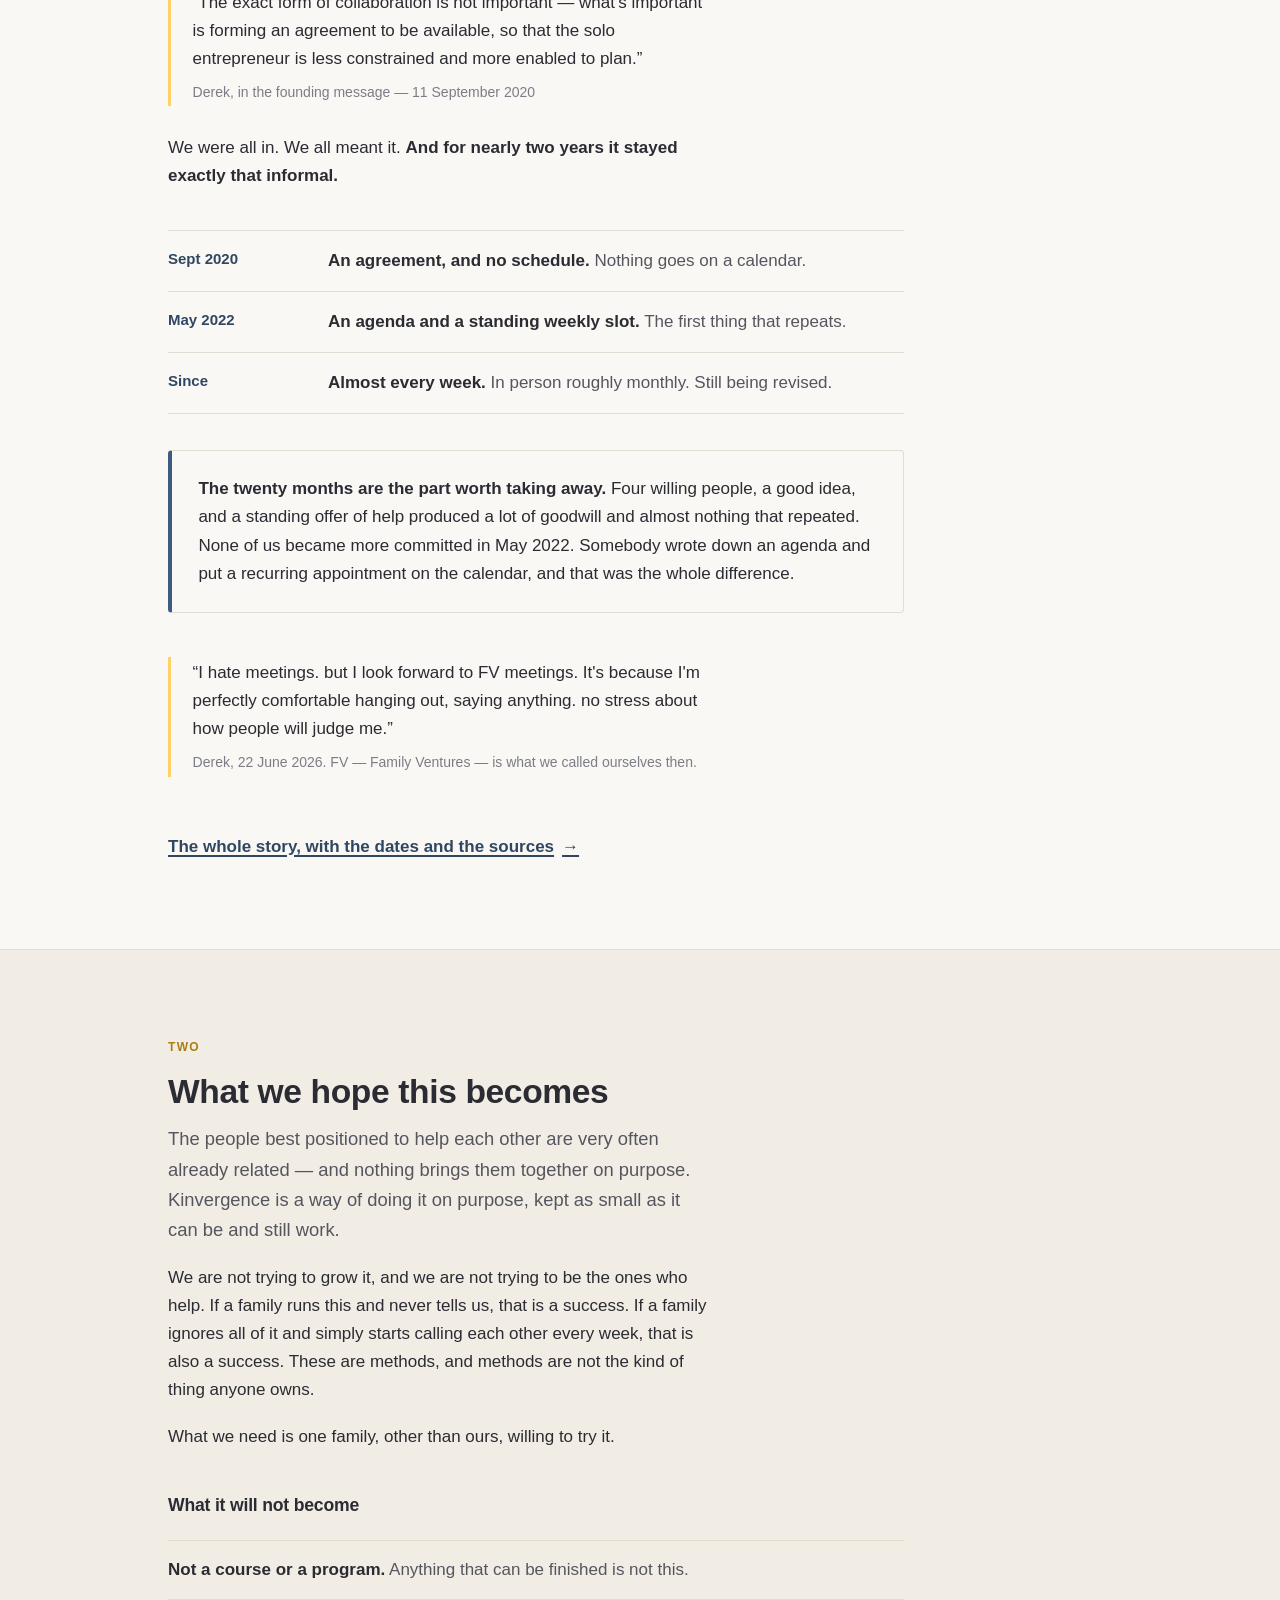
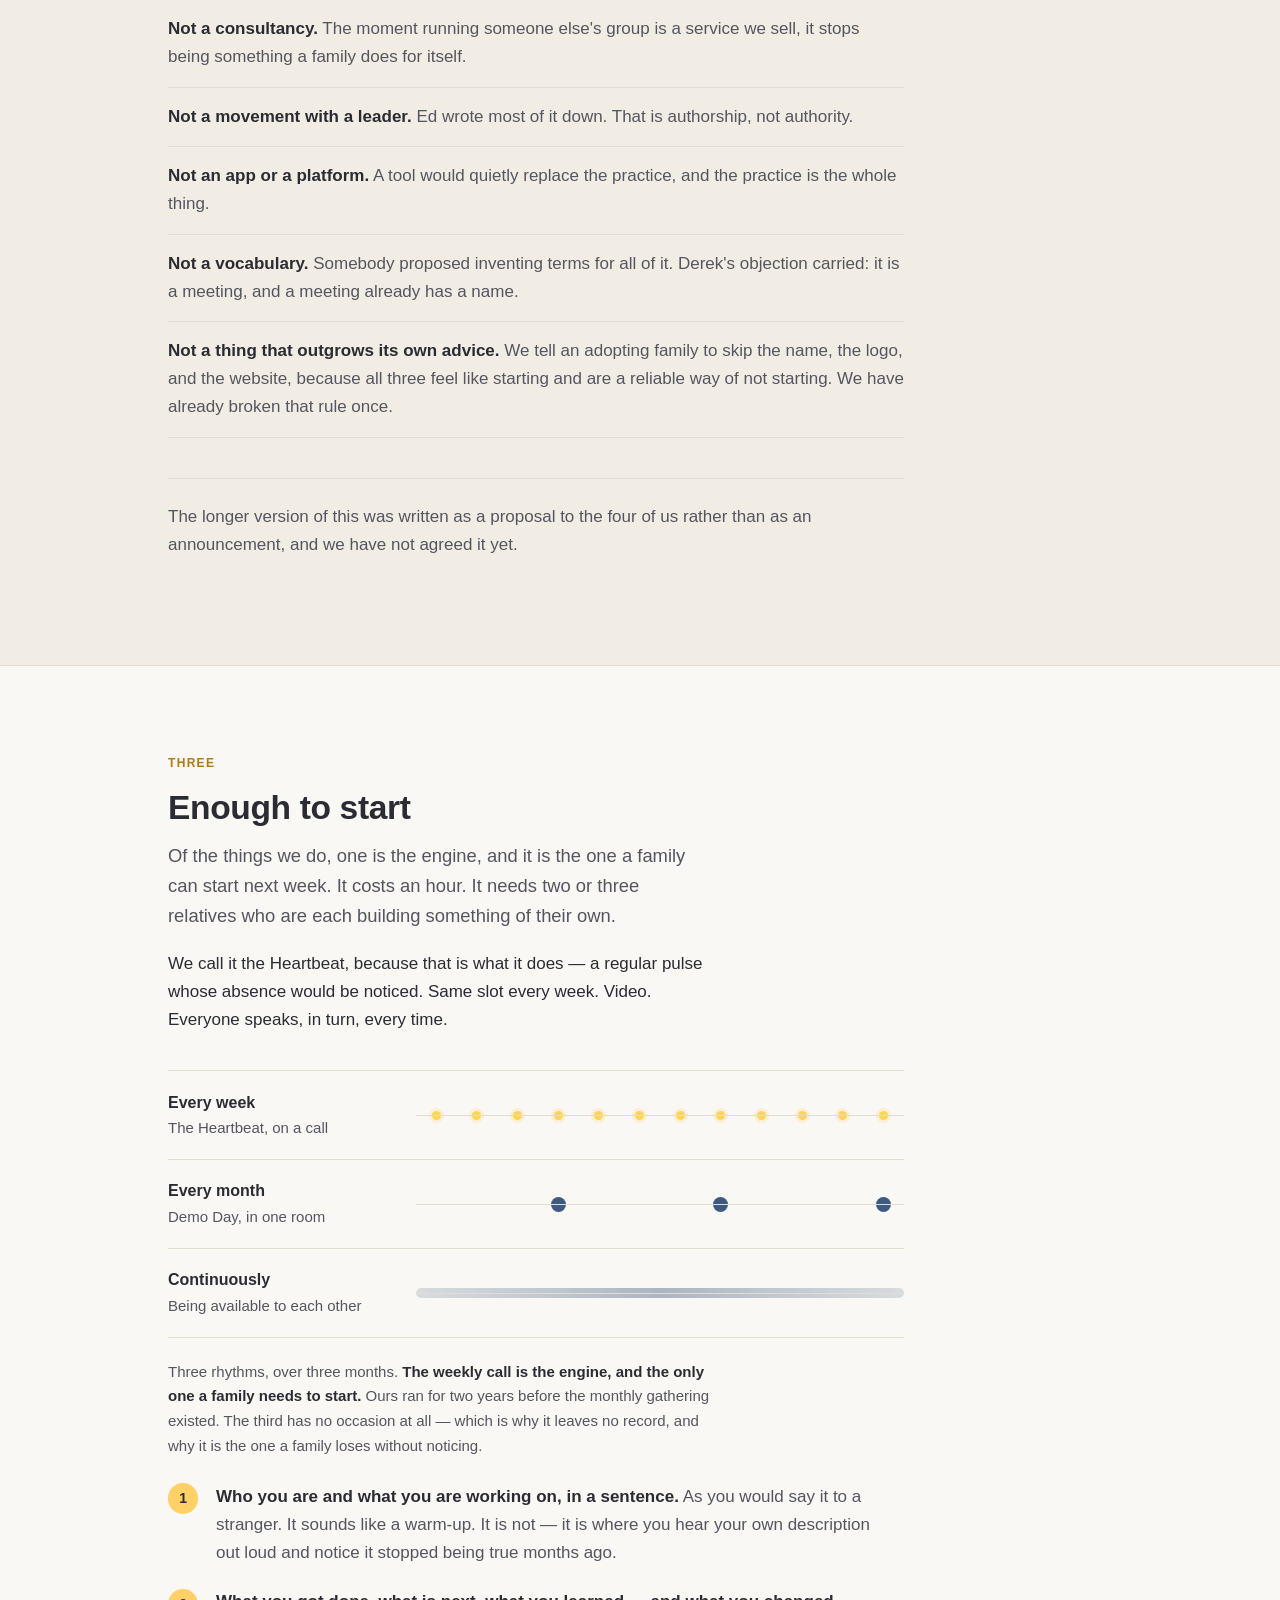
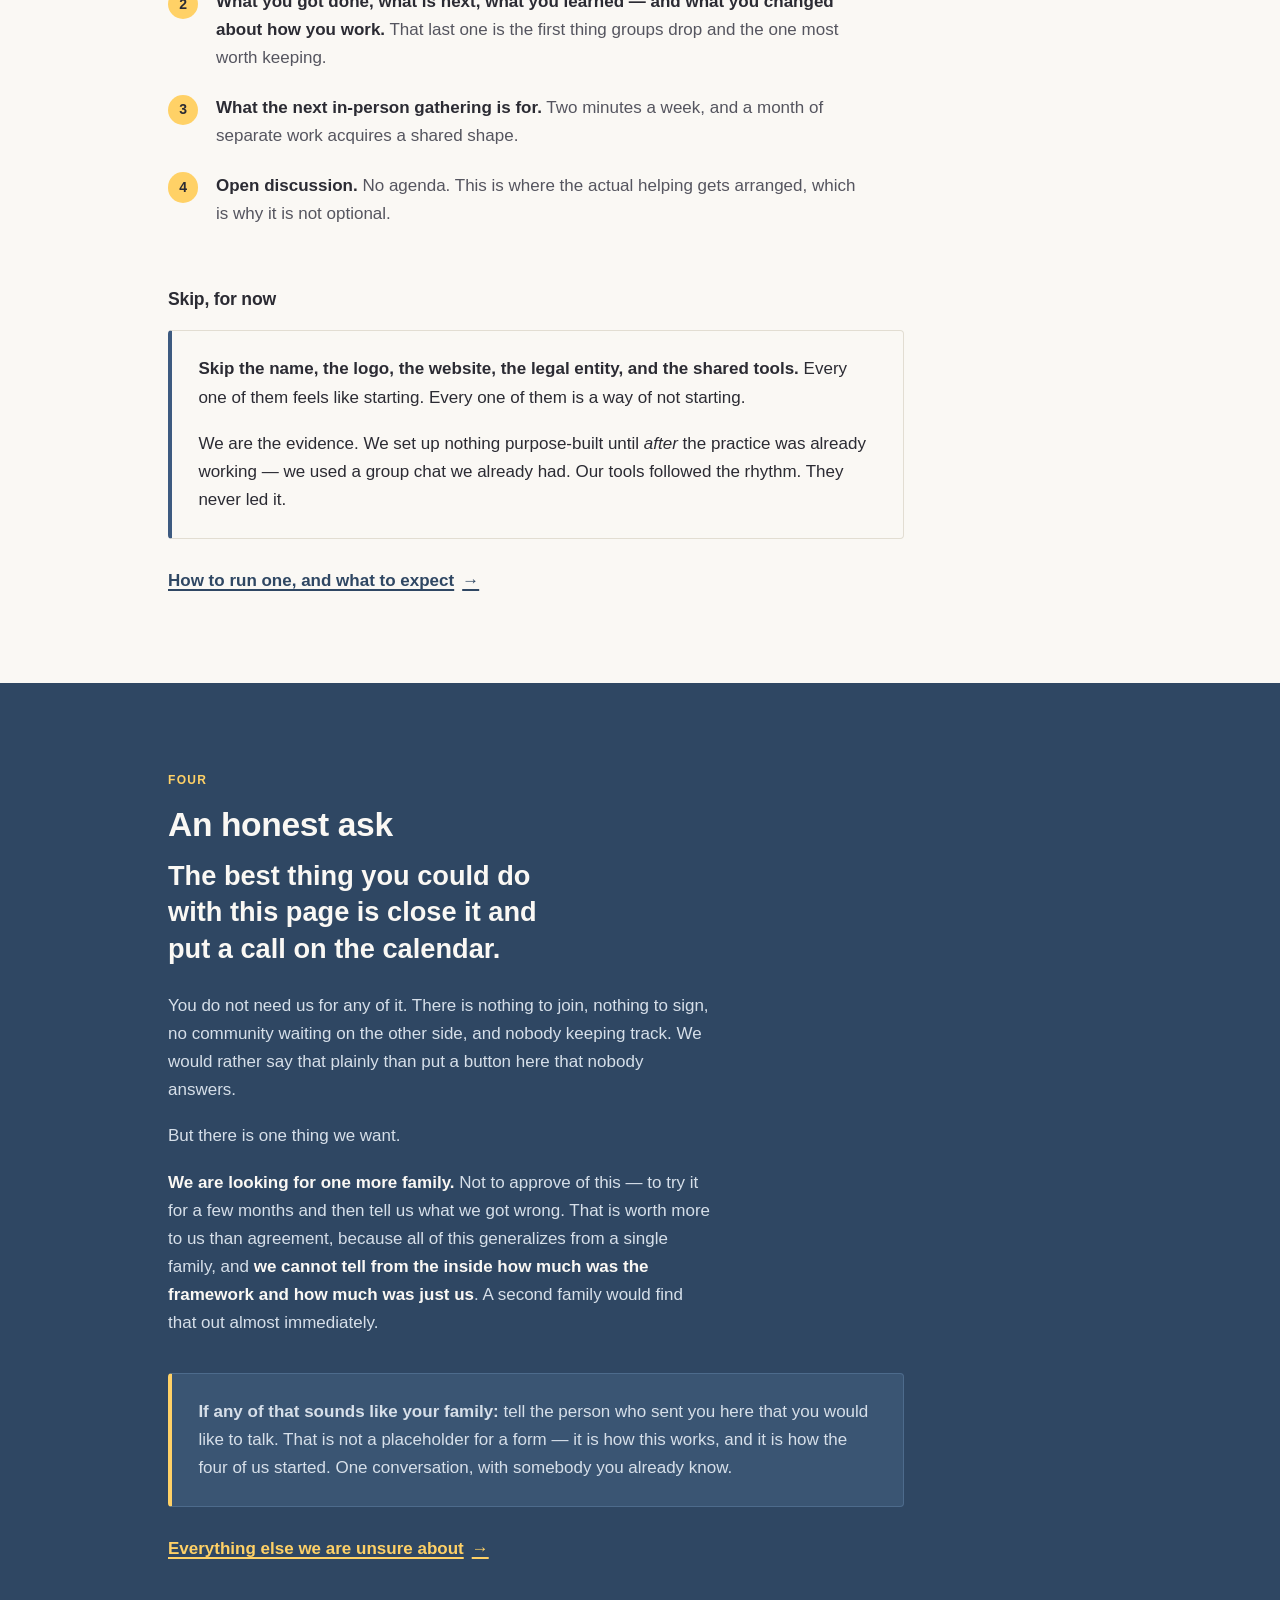
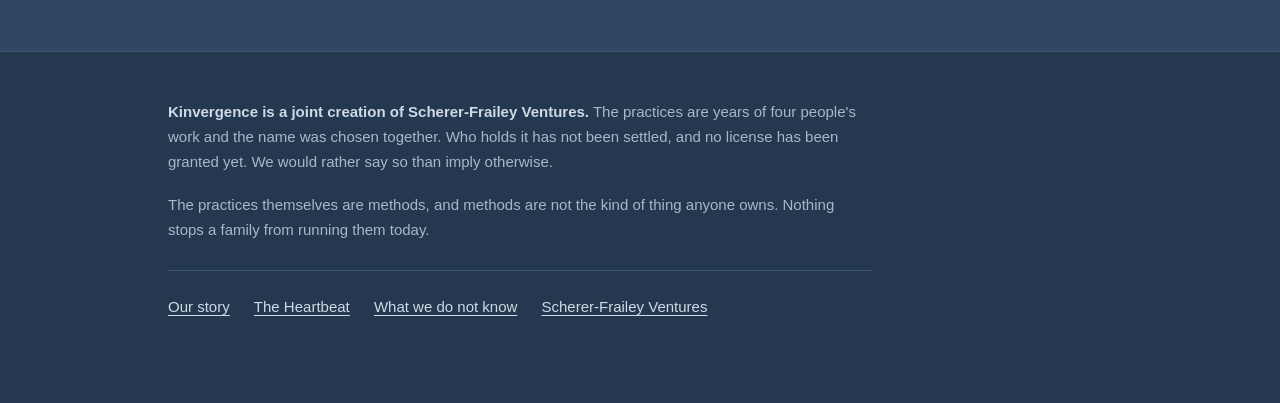
==== commit cab57a93: "Add initial version of the story page detailing the history and practices of Scherer-Frailey Venture" ====
--- a/index.html
+++ b/index.html
@@ -4,227 +4,13 @@
 <meta charset="utf-8">
 <meta name="viewport" content="width=device-width, initial-scale=1">
 <title>Kinvergence — one family's rhythm, written down</title>
-<meta name="description" content="Four relatives, four households, four unrelated fields, meeting almost every week since 2022. What they do, how to try the smallest piece of it, and what we still don't know.">
+<meta name="description" content="Four relatives, four households, four unrelated fields, meeting almost every week since 2022. What we do, how to try the smallest piece of it, and what we still do not know.">
 
 <!-- Favicon: the convergent-paths mark, inlined so there are no external requests and no
      absolute paths. Adding a CNAME for kinvergence.org requires no change to this file. -->
 <link rel="icon" href="data:image/svg+xml,%3Csvg xmlns='http://www.w3.org/2000/svg' viewBox='0 0 200 200'%3E%3Ccircle cx='100' cy='100' r='20' fill='%23FFD166' opacity='.16'/%3E%3Cpath d='M160,160 Q143.5,88.4 100,100' stroke='%23E63946' stroke-width='9' stroke-linecap='round' fill='none'/%3E%3Cpath d='M40,160 Q111.6,143.5 100,100' stroke='%232EC4B6' stroke-width='9' stroke-linecap='round' fill='none'/%3E%3Cpath d='M40,40 Q56.5,111.6 100,100' stroke='%236A4C93' stroke-width='9' stroke-linecap='round' fill='none'/%3E%3Cpath d='M160,40 Q88.4,56.5 100,100' stroke='%233D5A80' stroke-width='9' stroke-linecap='round' fill='none'/%3E%3Ccircle cx='100' cy='100' r='14' fill='%23FFD166'/%3E%3C/svg%3E">
 
-<!-- PALETTE IS PROVISIONAL. Taken from docs/brand/visual-identity.md and the existing marks in
-     docs/brand/assets/, which is the only palette the shipped assets actually embody. The full
-     brand pass — candidate marks against the model's Part IV filters, and reconciling the three
-     competing palettes — is postponed, not cancelled. See kinvergence-core/ROADMAP.md § 3c. -->
-<style>
-  :root {
-    --ink: #2B2B33;
-    --ink-soft: #55555f;
-    --ink-faint: #7c7c86;
-    --paper: #FAF8F4;
-    --paper-alt: #F2EDE4;
-    --rule: #e2ddd2;
-    --slate: #3D5A80;
-    --slate-deep: #2f4763;
-    --gold: #FFD166;
-    --gold-deep: #a97e12;
-    --coral: #E63946;
-    --teal: #2EC4B6;
-    --violet: #6A4C93;
-    --measure: 34rem;
-    --nav-h: 4.25rem;
-  }
-
-  *, *::before, *::after { box-sizing: border-box; }
-
-  html { scroll-behavior: smooth; scroll-padding-top: calc(var(--nav-h) + 1rem); }
-
-  body {
-    margin: 0;
-    background: var(--paper);
-    color: var(--ink);
-    font-family: -apple-system, BlinkMacSystemFont, "Segoe UI", Roboto, "Helvetica Neue", Arial, sans-serif;
-    font-size: 1.0625rem;
-    line-height: 1.65;
-    -webkit-font-smoothing: antialiased;
-  }
-
-  h1, h2, h3 { line-height: 1.2; letter-spacing: -0.011em; margin: 0 0 0.75rem; }
-  h1 { font-size: clamp(1.95rem, 5.2vw, 3.1rem); font-weight: 700; letter-spacing: -0.022em; }
-  h2 { font-size: clamp(1.5rem, 3.4vw, 2.1rem); font-weight: 700; }
-  h3 { font-size: 1.1rem; font-weight: 700; }
-  p { margin: 0 0 1.15rem; }
-  a { color: var(--slate-deep); text-underline-offset: 0.18em; text-decoration-thickness: 1px; }
-  a:hover { color: var(--ink); }
-  :focus-visible { outline: 3px solid var(--slate); outline-offset: 3px; border-radius: 2px; }
-
-  .wrap { width: 100%; max-width: 62rem; margin: 0 auto; padding: 0 1.5rem; }
-  .measure { max-width: var(--measure); }
-
-  .skip {
-    position: absolute; left: -9999px; top: 0; z-index: 200;
-    background: var(--ink); color: #fff; padding: 0.75rem 1.25rem; border-radius: 0 0 6px 0;
-  }
-  .skip:focus { left: 0; }
-
-  /* ---------- Navigation ---------- */
-  .nav {
-    position: sticky; top: 0; z-index: 100;
-    background: rgba(250, 248, 244, 0.92);
-    backdrop-filter: blur(8px);
-    border-bottom: 1px solid var(--rule);
-  }
-  .nav-inner {
-    display: flex; align-items: center; justify-content: space-between;
-    gap: 1rem; min-height: var(--nav-h);
-  }
-  .brand {
-    display: inline-flex; align-items: center; gap: 0.6rem;
-    font-weight: 700; font-size: 1.15rem; letter-spacing: -0.02em;
-    color: var(--ink); text-decoration: none;
-  }
-  .brand svg { width: 30px; height: 30px; display: block; }
-
-  .nav-links { display: flex; gap: 1.75rem; list-style: none; margin: 0; padding: 0; }
-  .nav-links a {
-    color: var(--ink-soft); text-decoration: none; font-size: 0.9375rem; font-weight: 500;
-    padding: 0.35rem 0; border-bottom: 2px solid transparent;
-  }
-  .nav-links a:hover, .nav-links a:focus-visible { color: var(--ink); border-bottom-color: var(--gold); }
-
-  .nav-toggle {
-    display: none; background: none; border: 1px solid var(--rule); border-radius: 6px;
-    padding: 0.5rem 0.65rem; cursor: pointer; color: var(--ink);
-  }
-  .nav-toggle span { display: block; width: 20px; height: 2px; background: currentColor; border-radius: 2px; }
-  .nav-toggle span + span { margin-top: 5px; }
-
-  /* ---------- Hero ---------- */
-  .hero { padding: clamp(3.5rem, 9vw, 7rem) 0 clamp(2.5rem, 6vw, 4.5rem); }
-  .hero-mark { width: clamp(62px, 11vw, 88px); height: auto; display: block; margin-bottom: 1.75rem; }
-  .hero h1 { max-width: 22ch; }
-  .hero-sub {
-    font-size: clamp(1.075rem, 2.1vw, 1.3rem);
-    color: var(--ink-soft); max-width: 46ch; margin-top: 1.25rem;
-  }
-  .hero-actions { display: flex; flex-wrap: wrap; gap: 0.85rem 1.5rem; align-items: center; margin-top: 2rem; }
-  .btn {
-    display: inline-block; background: var(--ink); color: var(--paper);
-    padding: 0.8rem 1.5rem; border-radius: 999px; text-decoration: none;
-    font-weight: 600; font-size: 0.9375rem;
-    transition: background 0.2s ease, transform 0.2s ease;
-  }
-  .btn:hover { background: var(--slate-deep); color: var(--paper); transform: translateY(-1px); }
-  .btn-quiet { color: var(--ink-soft); font-size: 0.9375rem; }
-  .hero-note {
-    margin-top: 2.5rem; padding-top: 1.25rem; border-top: 1px solid var(--rule);
-    font-size: 0.9375rem; color: var(--ink-faint); max-width: 42ch;
-  }
-
-  /* ---------- Sections ---------- */
-  section { padding: clamp(3rem, 7vw, 5.5rem) 0; border-top: 1px solid var(--rule); }
-  section.alt { background: var(--paper-alt); }
-  .eyebrow {
-    font-size: 0.75rem; font-weight: 700; letter-spacing: 0.11em; text-transform: uppercase;
-    color: var(--gold-deep); margin: 0 0 0.9rem;
-  }
-  .lede { font-size: 1.15rem; color: var(--ink-soft); }
-
-  blockquote {
-    margin: 1.75rem 0; padding: 0.15rem 0 0.15rem 1.35rem;
-    border-left: 3px solid var(--gold); font-size: 1.0625rem; color: var(--ink);
-  }
-  blockquote p { margin-bottom: 0.5rem; }
-  blockquote cite { display: block; font-style: normal; font-size: 0.875rem; color: var(--ink-faint); }
-
-  /* Timeline */
-  .timeline { list-style: none; margin: 2.5rem 0 0; padding: 0; max-width: 46rem; }
-  .timeline li {
-    display: grid; grid-template-columns: 8.5rem 1fr; gap: 0 1.5rem;
-    padding: 1rem 0; border-top: 1px solid var(--rule);
-  }
-  .timeline li:last-child { border-bottom: 1px solid var(--rule); }
-  .timeline .when { font-weight: 700; font-size: 0.9375rem; color: var(--slate-deep); }
-  .timeline .what { margin: 0; color: var(--ink-soft); }
-  .timeline .what strong { color: var(--ink); font-weight: 600; }
-
-  /* Refusals / limits list */
-  .stack { list-style: none; margin: 1.5rem 0 0; padding: 0; max-width: 46rem; }
-  .stack li { padding: 0.95rem 0; border-top: 1px solid var(--rule); color: var(--ink-soft); }
-  .stack li:last-child { border-bottom: 1px solid var(--rule); }
-  .stack strong { color: var(--ink); font-weight: 650; }
-
-  /* Agenda */
-  .agenda { counter-reset: step; list-style: none; margin: 1.5rem 0 0; padding: 0; max-width: 44rem; }
-  .agenda li {
-    counter-increment: step; position: relative;
-    padding: 0 0 1.35rem 3rem; color: var(--ink-soft);
-  }
-  .agenda li::before {
-    content: counter(step); position: absolute; left: 0; top: 0.05rem;
-    width: 1.9rem; height: 1.9rem; border-radius: 50%;
-    background: var(--gold); color: var(--ink);
-    display: grid; place-items: center; font-size: 0.875rem; font-weight: 700;
-  }
-  .agenda strong { color: var(--ink); font-weight: 650; }
-
-  .callout {
-    margin: 2.25rem 0 0; padding: 1.5rem 1.65rem;
-    background: var(--paper); border: 1px solid var(--rule); border-left: 4px solid var(--slate);
-    border-radius: 4px; max-width: 46rem;
-  }
-  section.alt .callout { background: var(--paper); }
-  .callout p:last-child { margin-bottom: 0; }
-
-  .more { margin-top: 2.5rem; padding-top: 1.5rem; border-top: 1px solid var(--rule); max-width: 46rem; }
-  .more p { color: var(--ink-soft); }
-
-  /* Ask */
-  #ask { background: var(--ink); color: var(--paper); border-top: none; }
-  #ask h2, #ask h3 { color: var(--paper); }
-  #ask .eyebrow { color: var(--gold); }
-  #ask p { color: #d8d5cf; }
-  #ask .big { font-size: clamp(1.25rem, 2.7vw, 1.7rem); color: var(--paper); line-height: 1.35; max-width: 26ch; font-weight: 600; }
-  #ask a { color: var(--gold); }
-  #ask a:hover { color: #fff; }
-  #ask .stack li { border-color: #3f3f49; color: #c9c6bf; }
-  #ask .stack strong { color: var(--paper); }
-  #ask .callout { background: #34343d; border-color: #45454f; border-left-color: var(--gold); }
-  #ask .callout p { color: #d8d5cf; }
-
-  footer {
-    background: var(--ink); color: var(--ink-faint);
-    padding: 3rem 0 4rem; border-top: 1px solid #3f3f49;
-    font-size: 0.9375rem;
-  }
-  footer p { max-width: 44rem; color: #a3a09a; }
-  footer a { color: #c9c6bf; }
-  footer a:hover { color: #fff; }
-
-  /* ---------- Responsive ---------- */
-  @media (max-width: 46rem) {
-    .nav-toggle { display: block; }
-    .nav-links {
-      display: none; position: absolute; left: 0; right: 0; top: 100%;
-      flex-direction: column; gap: 0;
-      background: var(--paper); border-bottom: 1px solid var(--rule);
-      padding: 0.5rem 1.5rem 1rem;
-    }
-    .nav-links.open { display: flex; }
-    .nav-links li { border-top: 1px solid var(--rule); }
-    .nav-links a { display: block; padding: 0.85rem 0; border-bottom: none; font-size: 1rem; }
-    .nav { position: relative; }
-    .timeline li { grid-template-columns: 1fr; gap: 0.3rem; }
-  }
-
-  @media (prefers-reduced-motion: reduce) {
-    html { scroll-behavior: auto; }
-    *, *::before, *::after {
-      animation-duration: 0.001ms !important;
-      animation-iteration-count: 1 !important;
-      transition-duration: 0.001ms !important;
-    }
-    .btn:hover { transform: none; }
-  }
-</style>
+<link rel="stylesheet" href="assets/site.css">
 </head>
 <body>
 
@@ -232,7 +18,7 @@
 
 <nav class="nav" aria-label="Main">
   <div class="wrap nav-inner">
-    <a class="brand" href="#top">
+    <a class="brand" href="index.html">
       <svg viewBox="0 0 200 200" fill="none" aria-hidden="true" focusable="false">
         <circle cx="100" cy="100" r="20" fill="#FFD166" opacity="0.16"/>
         <path d="M160,160 Q143.5,88.4 100,100" stroke="#E63946" stroke-width="11" stroke-linecap="round"/>
@@ -249,10 +35,9 @@
     </button>
 
     <ul class="nav-links" id="nav-links">
-      <li><a href="#what-they-did">What one family did</a></li>
-      <li><a href="#what-this-could-be">What this could be</a></li>
-      <li><a href="#try-one-thing">Try one thing</a></li>
-      <li><a href="#ask">The ask</a></li>
+      <li><a href="story.html">Our story</a></li>
+      <li><a href="heartbeat.html">The Heartbeat</a></li>
+      <li><a href="honesty.html">What we do not know</a></li>
     </ul>
   </div>
 </nav>
@@ -263,14 +48,17 @@
        HERO
        Chosen 2026-08-25 (option B, rebuilt on the corrected timeline). Two
        swap-ready alternates, both approved in the same pass:
-         "One family has met almost every week for four years — after taking
-          nearly two years to find a shape that stuck."
+         "We have met almost every week for four years — after taking nearly
+          two years to find a shape that stuck."
          "The agreement came in 2020. The rhythm took another two years."
        Do not restore "every week for six years": the weekly rhythm began in
        May 2022, not 2021. Verified against the group's own message archive.
        Do not say "nothing happened" in 2020–22 either. The record is thin
        for that period because informal conversation obliges no artifact —
        not because the family was idle. See ROADMAP.md § 1, open claim 2.
+       Voice is first person as of 2026-08-27. Do not narrate SFV in the
+       third person; it reads as evasive and it forces the circumlocutions
+       that made the first draft feel machine-written.
        ===================================================================== -->
   <div id="top" class="hero">
     <div class="wrap">
@@ -290,14 +78,14 @@
 
       <h1>Four relatives agreed to help each other build things. It took almost two years to find a shape that stuck.</h1>
 
-      <p class="hero-sub">They talked the whole time — informally, mostly one to one, still working
-        largely alone. What finally held was smaller than any of that: an agenda, and a repeating slot
-        on the calendar. They have met almost every week since 2022. This is what they do, and we
-        would like to know whether it works for any family but ours.</p>
+      <p class="hero-sub">We talked constantly the whole time — informally, one to one, still
+        building alone. What finally worked was smaller than any of that: an agenda, and a repeating
+        slot on the calendar. We have met almost every week since. This is our family, and we would
+        like to know whether any of it works for a family other than ours.</p>
 
       <div class="hero-actions">
-        <a class="btn" href="#try-one-thing">See what they actually do</a>
-        <a class="btn-quiet" href="#what-they-did">Start from the beginning</a>
+        <a class="btn" href="#enough-to-start">Skip to the practice</a>
+        <a class="btn-quiet" href="#what-we-did">Start from the beginning</a>
       </div>
 
       <p class="hero-note">Somebody probably sent you here. That is the intended way to arrive, and
@@ -306,99 +94,79 @@
   </div>
 
   <!-- =====================================================================
-       1. WHAT ONE FAMILY ACTUALLY DID
-       Every date and quotation below is checkable against the group's own
-       message archive (2020-09-11 onward). No cumulative counts are used —
-       they go stale, and the ones in circulation did not survive checking.
-       ===================================================================== -->
-  <section id="what-they-did">
+       1. WHAT WE ACTUALLY DID
+       Condensed 2026-08-27 (Pass 2). The full narrative, the six-row
+       timeline and the sourcing note now live in story.html; what stays
+       here is the setup, the founding quote, the thesis, and three dates.
+       Do not re-expand it — the length problem was measured twice, and the
+       remedy is this split. See DEVELOPMENT.md.
+       Members are named as of 2026-08-27. Ed and Julia are brother and
+       sister; Derek and Jason are Julia's sons; Helen is Ed's wife.
+       ===================================================================== -->
+  <section id="what-we-did">
     <div class="wrap">
       <p class="eyebrow">One</p>
-      <h2>What one family actually did</h2>
-
-      <div class="measure">
-        <p class="lede">Scherer-Frailey Ventures. Four self-employed adults in one extended
-          family — two siblings, and the two sons of one of them — living in four separate
-          households and working in four fields with nothing to do with each other: software and
-          tooling, music teaching, creative media and visual art, and software consulting.</p>
-
-        <p>In September 2020 they agreed to help each other more deliberately. The message that
-          started it was modest to the point of being vague, and deliberately so:</p>
-      </div>
-
-      <blockquote>
-        <p>“The exact form of collaboration is not important — what's important is forming an
-          agreement to be available, so that the solo entrepreneur is less constrained and more
-          enabled to plan.”</p>
-        <cite>The founding message, 11 September 2020</cite>
+      <h2>What we actually did</h2>
+
+      <div class="measure">
+        <p class="lede">We are Scherer-Frailey Ventures: Ed and Julia, who are brother and sister,
+          and Julia's two sons, Derek and Jason. Four self-employed adults, four households, four
+          fields with nothing to do with each other — software and tooling, music teaching, creative
+          media and visual art, and software consulting.</p>
+
+        <p>In September 2020 Derek wrote to the rest of us with an idea of Julia's: that we should
+          help each other more deliberately. The message was modest to the point of vague, on
+          purpose.</p>
+
+        <blockquote>
+          <p>“The exact form of collaboration is not important — what's important is forming an
+            agreement to be available, so that the solo entrepreneur is less constrained and more
+            enabled to plan.”</p>
+          <cite>Derek, in the founding message — 11 September 2020</cite>
+        </blockquote>
+
+        <p>We were all in. We all meant it. <strong>And for nearly two years it stayed exactly that
+          informal.</strong></p>
+      </div>
+
+      <ol class="timeline">
+        <li><span class="when">Sept 2020</span><p class="what"><strong>An agreement, and no schedule.</strong> Nothing goes on a calendar.</p></li>
+        <li><span class="when">May 2022</span><p class="what"><strong>An agenda and a standing weekly slot.</strong> The first thing that repeats.</p></li>
+        <li><span class="when">Since</span><p class="what"><strong>Almost every week.</strong> In person roughly monthly. Still being revised.</p></li>
+      </ol>
+
+      <div class="callout">
+        <p><strong>The twenty months are the part worth taking away.</strong> Four willing people, a
+          good idea, and a standing offer of help produced a lot of goodwill and almost nothing that
+          repeated. None of us became more committed in May 2022. Somebody wrote down an agenda and
+          put a recurring appointment on the calendar, and that was the whole difference.</p>
+      </div>
+
+      <blockquote style="margin-top:2.75rem">
+        <p>“I hate meetings. but I look forward to FV meetings. It's because I'm perfectly
+          comfortable hanging out, saying anything. no stress about how people will judge me.”</p>
+        <cite>Derek, 22 June 2026. FV — Family Ventures — is what we called ourselves then.</cite>
       </blockquote>
 
       <div class="measure">
-        <p>Everyone was in. Everyone meant it. <strong>And for nearly two years it stayed exactly
-          that informal.</strong></p>
-
-        <p>People talked — often, and mostly one to one. They swapped links, read each other's
-          drafts, and encouraged each other through some genuinely hard stretches. But each of them
-          was still pushing a venture forward largely alone, and there was no occasion that obliged
-          anybody to show up. Very little of that period left a record. The group's own reading of
-          that now, having thought about it a great deal, is not that nothing was happening: it is
-          that <em>a practice which obliges no artifact leaves no trace</em>, which turns out to be
-          one of the more useful things this family has worked out about itself.</p>
-
-        <p>What changed was small. In May 2022 one member proposed a three-item agenda and a
-          standing weekly slot — go around the room with a short status, then open discussion, then
-          talk about the tools and habits you use <em>on</em> your work rather than in it. Two weeks
-          later the meeting had a name. A month after that, somebody suggested they all practice
-          introducing themselves, and that became the first item. The same conversation proposed
-          getting together in person on the first of August to <em>demonstrate</em> what each of
-          them was working on rather than describe it.</p>
-
-        <p>None of it was designed. It accumulated. The agenda has been revised, the meeting has
-          been shortened and lengthened, and the tools underneath it have been chosen, configured,
-          argued about and replaced more than once. What has not changed is that it repeats: the
-          call has happened almost every week since, and the in-person gathering roughly every
-          month — through stretches when members had a great deal to show and stretches when they
-          had nothing at all.</p>
-      </div>
-
-      <ol class="timeline">
-        <li><span class="when">Sept 2020</span><p class="what"><strong>An agreement, and no schedule.</strong> Four relatives agree to be available to each other. Nothing is put on a calendar.</p></li>
-        <li><span class="when">2020&ndash;2022</span><p class="what"><strong>Informal.</strong> Real conversations, mostly one to one, largely unrecorded. Everyone still building alone.</p></li>
-        <li><span class="when">May 2022</span><p class="what"><strong>An agenda and a standing slot.</strong> The first thing that repeats.</p></li>
-        <li><span class="when">June 2022</span><p class="what"><strong>It gets a name.</strong> The weekly call becomes the Heartbeat.</p></li>
-        <li><span class="when">Aug 2022</span><p class="what"><strong>The first Demo Day.</strong> Everyone shows something instead of describing it.</p></li>
-        <li><span class="when">Since</span><p class="what"><strong>Almost every week</strong>, refined continuously. In person roughly monthly. Still going.</p></li>
-      </ol>
-
-      <div class="callout">
-        <p><strong>The two years are the part worth taking away.</strong> Four willing people, a
-          genuinely good idea, and a standing offer of help produced a great deal of goodwill and
-          not much that repeated. Nobody became more committed in May 2022 — somebody wrote down an
-          agenda and put a recurring appointment on the calendar, and that turned out to be the
-          whole difference.</p>
-        <p>Everything after it has been refinement, and the refinement is still going.</p>
-      </div>
-
-      <div class="more measure">
-        <p>Nobody set out to build a framework. In 2026 the four of them separated the pattern from
-          the family that found it, gave it a name, and wrote it down so that another family could
-          try it. That writing is <a href="https://github.com/kinvergence/kinvergence-core">all
-          public</a>, and this is the entire evidence base behind it: one family.</p>
-        <p>That matters, and there is more on it <a href="#ask">further down</a>.</p>
+        <a class="onward" href="story.html">The whole story, with the dates and the sources</a>
       </div>
     </div>
   </section>
 
   <!-- =====================================================================
-       2. WHAT WE WANT THIS TO BECOME
+       2. WHAT WE HOPE THIS BECOMES
        Drawn from kinvergence-core/docs/vision.md. The refusals carry this
        section; ambitions get one paragraph. Deliberately no "Core Values" —
        values are what each family names for itself.
-       ===================================================================== -->
-  <section id="what-this-could-be" class="alt">
+       kinvergence-core is PRIVATE and stays private (decided 2026-08-27):
+       it is the working corpus, not the publication. Do not link it. Depth
+       gets promoted onto this site as curated pages instead.
+       ===================================================================== -->
+  <section id="what-we-hope" class="alt">
     <div class="wrap">
       <p class="eyebrow">Two</p>
-      <h2>What we want this to become</h2>
+      <h2>What we hope this becomes</h2>
 
       <div class="measure">
         <p class="lede">The people best positioned to help each other are very often already
@@ -406,116 +174,126 @@
           on purpose, kept as small as it can be and still work.</p>
 
         <p>We are not trying to grow it, and we are not trying to be the ones who help. If a family
-          runs this and never tells us, that is a success. If a family reads every word here, ignores
-          all of it, and simply starts calling each other every week, that is also a success. The
-          practices are methods, and methods are not the kind of thing anyone owns.</p>
-
-        <p>What we are actually short of is not interest. It is a second family.</p>
+          runs this and never tells us, that is a success. If a family ignores all of it and simply
+          starts calling each other every week, that is also a success. These are methods, and
+          methods are not the kind of thing anyone owns.</p>
+
+        <p>What we need is one family, other than ours, willing to try it.</p>
       </div>
 
       <h3 style="margin-top:2.75rem">What it will not become</h3>
       <ul class="stack">
-        <li><strong>Not a course or a program.</strong> There is nothing to complete. Anything that can be finished is not this.</li>
+        <li><strong>Not a course or a program.</strong> Anything that can be finished is not this.</li>
         <li><strong>Not a consultancy.</strong> The moment running someone else's group is a service we sell, it stops being something a family does for itself.</li>
-        <li><strong>Not a movement with a leader.</strong> One of us wrote most of it down. That is authorship, not authority.</li>
-        <li><strong>Not an app or a platform.</strong> A tool would quietly replace the practice, and the practice is the entire thing.</li>
-        <li><strong>Not a vocabulary.</strong> Somebody proposed inventing terms for all of it. We declined. The objection that carried: it is a meeting, and a meeting already has a name.</li>
-        <li><strong>Not a thing that outgrows its own advice.</strong> We tell an adopting family to skip the name, the logo, and the website, because all three feel like starting and are a reliable way of not starting. We have already broken that rule once. Everything downstream of it stays deliberately small — including this page.</li>
+        <li><strong>Not a movement with a leader.</strong> Ed wrote most of it down. That is authorship, not authority.</li>
+        <li><strong>Not an app or a platform.</strong> A tool would quietly replace the practice, and the practice is the whole thing.</li>
+        <li><strong>Not a vocabulary.</strong> Somebody proposed inventing terms for all of it. Derek's objection carried: it is a meeting, and a meeting already has a name.</li>
+        <li><strong>Not a thing that outgrows its own advice.</strong> We tell an adopting family to skip the name, the logo, and the website, because all three feel like starting and are a reliable way of not starting. We have already broken that rule once.</li>
       </ul>
 
       <div class="more measure">
-        <p>The longer version was written as a proposal to the four of us rather than as an
-          announcement, and it has not been agreed yet:
-          <a href="https://github.com/kinvergence/kinvergence-core/blob/main/docs/vision.md">read the vision</a>.</p>
+        <p>The longer version of this was written as a proposal to the four of us rather than as an
+          announcement, and we have not agreed it yet.</p>
       </div>
     </div>
   </section>
 
   <!-- =====================================================================
-       3. ENOUGH TO TRY ONE THING
-       The Heartbeat only. Demo Day, stewardship and the charter get a
-       sentence each and a link — per ROADMAP § 3a. Shared tooling is on the
-       skip-list on purpose and is named as such.
-       ===================================================================== -->
-  <section id="try-one-thing">
+       3. ENOUGH TO START
+       The Heartbeat only, and only the agenda plus the skip-list. The three
+       failure modes and everything that comes after the Heartbeat moved to
+       heartbeat.html on 2026-08-27. Shared tooling is on the skip-list on
+       purpose and is named as such.
+       ===================================================================== -->
+  <section id="enough-to-start">
     <div class="wrap">
       <p class="eyebrow">Three</p>
-      <h2>Enough to try one thing</h2>
-
-      <div class="measure">
-        <p class="lede">Of the four things this family does, one is the engine, and it is the one a
-          family can start next week. It costs an hour. It needs two or three relatives who are each
-          building something of their own.</p>
-
-        <p>It is called the Heartbeat, because that is what it does — a regular pulse whose absence
+      <h2>Enough to start</h2>
+
+      <div class="measure">
+        <p class="lede">Of the things we do, one is the engine, and it is the one a family can
+          start next week. It costs an hour. It needs two or three relatives who are each building
+          something of their own.</p>
+
+        <p>We call it the Heartbeat, because that is what it does — a regular pulse whose absence
           would be noticed. Same slot every week. Video. Everyone speaks, in turn, every time.</p>
       </div>
+
+      <!-- Twelve columns are twelve weeks. The third row is the point: it is the practice with no
+           occasion, which is exactly why it leaves no record. Do not decorate this. -->
+      <figure class="cadence">
+        <ul class="cadence-rows">
+          <li class="cadence-row">
+            <span class="cadence-label"><strong>Every week</strong> The Heartbeat, on a call</span>
+            <span class="cadence-track" aria-hidden="true">
+              <span class="beat"></span><span class="beat"></span><span class="beat"></span>
+              <span class="beat"></span><span class="beat"></span><span class="beat"></span>
+              <span class="beat"></span><span class="beat"></span><span class="beat"></span>
+              <span class="beat"></span><span class="beat"></span><span class="beat"></span>
+            </span>
+          </li>
+          <li class="cadence-row">
+            <span class="cadence-label"><strong>Every month</strong> Demo Day, in one room</span>
+            <span class="cadence-track" aria-hidden="true">
+              <span></span><span></span><span></span><span class="beat-major"></span>
+              <span></span><span></span><span></span><span class="beat-major"></span>
+              <span></span><span></span><span></span><span class="beat-major"></span>
+            </span>
+          </li>
+          <li class="cadence-row">
+            <span class="cadence-label"><strong>Continuously</strong> Being available to each other</span>
+            <span class="cadence-track" aria-hidden="true">
+              <span class="beat-band"></span>
+            </span>
+          </li>
+        </ul>
+        <figcaption>Three rhythms, over three months. <strong>The weekly call is the engine, and
+          the only one a family needs to start.</strong> Ours ran for two years before the monthly
+          gathering existed. The third has no occasion at all — which is why it leaves no record,
+          and why it is the one a family loses without noticing.</figcaption>
+      </figure>
 
       <ol class="agenda">
         <li><strong>Who you are and what you are working on, in a sentence.</strong> As you would say
-          it to a stranger. It sounds like a warm-up. It is not: it is where a member hears the
-          familiar description of the work out loud and notices it stopped being true months ago.</li>
-        <li><strong>What you got done. What you are doing next. What you learned — including from
-          what failed. What you changed about how you work.</strong> That last one is the first thing
-          groups drop and the one most worth keeping. It is how an improvement one member found
-          reaches everybody else.</li>
-        <li><strong>What the next in-person gathering is for.</strong> Two minutes, once a week, and
-          a month of four people working separately acquires a shared shape.</li>
-        <li><strong>Open discussion.</strong> No agenda at all. This is where the actual helping gets
+          it to a stranger. It sounds like a warm-up. It is not — it is where you hear your own
+          description out loud and notice it stopped being true months ago.</li>
+        <li><strong>What you got done, what is next, what you learned — and what you changed about
+          how you work.</strong> That last one is the first thing groups drop and the one most worth
+          keeping.</li>
+        <li><strong>What the next in-person gathering is for.</strong> Two minutes a week, and a
+          month of separate work acquires a shared shape.</li>
+        <li><strong>Open discussion.</strong> No agenda. This is where the actual helping gets
           arranged, which is why it is not optional.</li>
       </ol>
 
-      <h3 style="margin-top:2.5rem">Three things that are easy to get wrong</h3>
-      <ul class="stack">
-        <li><strong>Weekly, not monthly.</strong> Families fall out of alignment continuously, just
-          from living. If the meetings come round slower than that, they stop adding up. If an hour
-          is too expensive, shorten the meeting — do not space it out.</li>
-        <li><strong>Go when you have nothing to report.</strong> This is the counterintuitive one, and
-          it is close to the whole practice. The week a member has nothing to show is exactly the week
-          the others need to hear from that member — and exactly the week the temptation to skip is
-          strongest.</li>
-        <li><strong>Expect the first three months to feel thin.</strong> They are supposed to. That is
-          where most groups quit — before the thing has had enough repetitions to do anything at all.</li>
-        <li><strong>Expect to get the details wrong for a while.</strong> The agenda above took the
-          first family about a year of adjusting, and the tools underneath it took considerably
-          longer. Start with something that repeats and fix it as you go.</li>
-      </ul>
-
-      <div class="callout">
-        <p><strong>Skip, for now:</strong> the name, the logo, the website, the legal entity, and the
-          shared tools. Every one of them feels like starting. Every one of them is a way of not
-          starting.</p>
-        <p>The family above is the evidence. They spent two years discovering that goodwill on its
-          own is no substitute for a recurring appointment — and they set nothing purpose-built up
-          until <em>after</em> the practice was already working, using a group chat they happened to
-          have. The tools followed the rhythm. They have never once led it.</p>
-      </div>
-
-      <div class="more measure">
-        <p>There is more, and it can wait. A <a href="https://github.com/kinvergence/kinvergence-core/blob/main/docs/practices/demo-day.md">monthly
-          gathering</a> where everybody shows the work rather than describing it. A
-          <a href="https://github.com/kinvergence/kinvergence-core/blob/main/docs/practices/stewardship.md">standing
-          agreement</a> to be available in between. An
-          <a href="https://github.com/kinvergence/kinvergence-core/blob/main/docs/practices/charter.md">agreement
-          the family writes with itself</a> — years in, once there is something true to write down.</p>
-        <p>Start with the call.
-          <a href="https://github.com/kinvergence/kinvergence-core/blob/main/docs/practices/heartbeat.md">The Heartbeat in full</a> ·
-          <a href="https://github.com/kinvergence/kinvergence-core/blob/main/docs/adoption/getting-started.md">Getting started</a> ·
-          <a href="https://github.com/kinvergence/kinvergence-core/blob/main/docs/kinvergence.md">The whole framework, in one sitting</a></p>
+      <h3 style="margin-top:2.5rem">Skip, for now</h3>
+      <div class="callout" style="margin-top:1.25rem">
+        <p><strong>Skip the name, the logo, the website, the legal entity, and the shared tools.</strong>
+          Every one of them feels like starting. Every one of them is a way of not starting.</p>
+        <p>We are the evidence. We set up nothing purpose-built until <em>after</em> the practice was
+          already working — we used a group chat we already had. Our tools followed the rhythm. They
+          never led it.</p>
+      </div>
+
+      <div class="measure">
+        <a class="onward" href="heartbeat.html">How to run one, and what to expect</a>
       </div>
     </div>
   </section>
 
   <!-- =====================================================================
-       4. THE ASK, WITH THE HONEST LIMITS
+       4. THE ASK
        Ask = permission-to-leave opening + correction-over-agreement close.
-       Limits are SPLIT: the load-bearing one sits inside the ask, the rest
-       under its own heading immediately below at full weight. Not a caveat,
-       not collapsed, not greyed out.
-       No link destination by decision — the invitation is the channel. The
-       Discord server is invite-only by design and is deliberately not linked.
-       ===================================================================== -->
-  <section id="ask">
+       The load-bearing limit — we cannot tell from the inside how much was
+       the framework and how much was just us — STAYS HERE at full weight,
+       inside the ask, as its justification. The remaining four moved to
+       honesty.html on 2026-08-27, deliberately reopening the 08-25 "never
+       collapsed" decision; the link below must stay prominent and must
+       never become a footnote. See DEVELOPMENT.md.
+       No link destination for the ask itself, by decision — the invitation
+       is the channel. The Discord server is invite-only by design.
+       ===================================================================== -->
+  <section id="ask" class="dark">
     <div class="wrap">
       <p class="eyebrow">Four</p>
       <h2>An honest ask</h2>
@@ -528,40 +306,24 @@
           waiting on the other side, and nobody keeping track. We would rather say that plainly than
           put a button here that nobody answers.</p>
 
-        <p>But there is one thing we want, and it is worth being direct about.</p>
-
-        <p><strong style="color:var(--paper)">We are looking for one more family.</strong> Not to
-          approve of this — to try it for a few months and then tell us what we got wrong. That is
-          worth considerably more to us than being agreed with, because everything written here
-          generalizes from a single family, and <strong style="color:var(--paper)">we cannot tell
-          from the inside how much of it was the framework and how much was just us</strong>. A
-          second family would find that out almost immediately. It is the single strongest reason
-          this page exists.</p>
+        <p>But there is one thing we want.</p>
+
+        <p><strong class="bright">We are looking for one more family.</strong> Not to approve of
+          this — to try it for a few months and then tell us what we got wrong. That is worth more
+          to us than agreement, because all of this generalizes from a single family, and
+          <strong class="bright">we cannot tell from the inside how much was the framework and how
+          much was just us</strong>. A second family would find that out almost immediately.</p>
       </div>
 
       <div class="callout">
-        <p><strong>If any of that sounds like your family:</strong> tell the person who sent you
-          here that you would like to talk. That is not a placeholder for a form — it is genuinely
-          how this works, and it is exactly how the four of them started. One conversation, with
-          somebody you already know.</p>
-      </div>
-
-      <h3 style="margin-top:3rem">What else we do not know</h3>
-      <p class="measure" style="margin-bottom:0.5rem">Carried in the open, because a framework that
-        hides these is a pitch.</p>
-      <ul class="stack">
-        <li><strong>Weekly works. We do not know what else would.</strong> Nobody has tested a
-          gentler rhythm, and nobody has measured how fast a family actually drifts.</li>
-        <li><strong>The monthly gathering is claimed to need to be in person.</strong> That claim has
-          never been tested against a family that could not gather.</li>
-        <li><strong>The least visible practice is the least evidenced.</strong> Years of being
-          available to each other left almost no written record, so much of what we have written
-          about it is reasoning rather than observation. We label it as such.</li>
-        <li><strong>It assumes goodwill.</strong> The framework says nothing about family conflict
-          and cannot. Where the willingness to help is not already there, no rhythm will supply it.</li>
-        <li><strong>Nobody has ever asked a family outside this one whether they want any of this.</strong>
-          As far as we know, you are among the first to be asked.</li>
-      </ul>
+        <p><strong>If any of that sounds like your family:</strong> tell the person who sent you here
+          that you would like to talk. That is not a placeholder for a form — it is how this works,
+          and it is how the four of us started. One conversation, with somebody you already know.</p>
+      </div>
+
+      <div class="measure">
+        <a class="onward" href="honesty.html">Everything else we are unsure about</a>
+      </div>
     </div>
   </section>
 
@@ -569,37 +331,22 @@
 
 <footer>
   <div class="wrap">
-    <p><strong style="color:#c9c6bf">Kinvergence is a joint creation of Scherer-Frailey Ventures.</strong>
+    <p><strong>Kinvergence is a joint creation of Scherer-Frailey Ventures.</strong>
       The practices are years of four people's work and the name was chosen together. Who holds it has
       not been settled, and no license has been granted yet. We would rather say so than imply
       otherwise.</p>
     <p>The practices themselves are methods, and methods are not the kind of thing anyone owns.
       Nothing stops a family from running them today.</p>
-    <p>Everything written down lives at
-      <a href="https://github.com/kinvergence/kinvergence-core">github.com/kinvergence</a>.
-      The first family is at
-      <a href="https://scherer-frailey-ventures.github.io/">scherer-frailey-ventures.github.io</a>.</p>
+    <p class="footer-nav">
+      <a href="story.html">Our story</a>
+      <a href="heartbeat.html">The Heartbeat</a>
+      <a href="honesty.html">What we do not know</a>
+      <a href="https://scherer-frailey-ventures.github.io/">Scherer-Frailey Ventures</a>
+    </p>
   </div>
 </footer>
 
-<script>
-  (function () {
-    var toggle = document.querySelector('.nav-toggle');
-    var links = document.getElementById('nav-links');
-
-    toggle.addEventListener('click', function () {
-      var open = links.classList.toggle('open');
-      toggle.setAttribute('aria-expanded', String(open));
-    });
-
-    links.addEventListener('click', function (e) {
-      if (e.target.tagName === 'A') {
-        links.classList.remove('open');
-        toggle.setAttribute('aria-expanded', 'false');
-      }
-    });
-  })();
-</script>
+<script src="assets/site.js"></script>
 
 </body>
 </html>
--- a/assets/site.css
+++ b/assets/site.css
@@ -0,0 +1,281 @@
+/* Kinvergence — shared stylesheet for all pages.
+
+   PALETTE IS PROVISIONAL. Taken from kinvergence-core docs/brand/visual-identity.md and the
+   existing marks in docs/brand/assets/, which is the only palette the shipped assets actually
+   embody. The full brand pass — candidate marks against the model's Part IV filters, and
+   reconciling the three competing palettes — is postponed, not cancelled. See ROADMAP.md § 3c. */
+
+:root {
+  --ink: #2B2B33;
+  --ink-soft: #55555f;
+  --ink-faint: #7c7c86;
+  --paper: #FAF8F4;
+  --paper-alt: #F2EDE4;
+  --rule: #e2ddd2;
+  --slate: #3D5A80;
+  --slate-deep: #2f4763;
+  --navy-deep: #24384f;
+  --gold: #FFD166;
+  --gold-deep: #a97e12;
+  --coral: #E63946;
+  --teal: #2EC4B6;
+  --violet: #6A4C93;
+  --measure: 34rem;
+  --nav-h: 4.25rem;
+}
+
+*, *::before, *::after { box-sizing: border-box; }
+
+html { scroll-behavior: smooth; scroll-padding-top: calc(var(--nav-h) + 1rem); }
+
+body {
+  margin: 0;
+  background: var(--paper);
+  color: var(--ink);
+  font-family: -apple-system, BlinkMacSystemFont, "Segoe UI", Roboto, "Helvetica Neue", Arial, sans-serif;
+  font-size: 1.0625rem;
+  line-height: 1.65;
+  -webkit-font-smoothing: antialiased;
+}
+
+h1, h2, h3 { line-height: 1.2; letter-spacing: -0.011em; margin: 0 0 0.75rem; }
+h1 { font-size: clamp(1.95rem, 5.2vw, 3.1rem); font-weight: 700; letter-spacing: -0.022em; }
+h2 { font-size: clamp(1.5rem, 3.4vw, 2.1rem); font-weight: 700; }
+h3 { font-size: 1.1rem; font-weight: 700; }
+p { margin: 0 0 1.15rem; }
+a { color: var(--slate-deep); text-underline-offset: 0.18em; text-decoration-thickness: 1px; }
+a:hover { color: var(--ink); }
+:focus-visible { outline: 3px solid var(--slate); outline-offset: 3px; border-radius: 2px; }
+
+.wrap { width: 100%; max-width: 62rem; margin: 0 auto; padding: 0 1.5rem; }
+.measure { max-width: var(--measure); }
+
+.skip {
+  position: absolute; left: -9999px; top: 0; z-index: 200;
+  background: var(--ink); color: #fff; padding: 0.75rem 1.25rem; border-radius: 0 0 6px 0;
+}
+.skip:focus { left: 0; }
+
+/* ---------- Navigation ---------- */
+.nav {
+  position: sticky; top: 0; z-index: 100;
+  background: rgba(250, 248, 244, 0.92);
+  -webkit-backdrop-filter: blur(8px);
+  backdrop-filter: blur(8px);
+  border-bottom: 1px solid var(--rule);
+}
+.nav-inner {
+  display: flex; align-items: center; justify-content: space-between;
+  gap: 1rem; min-height: var(--nav-h);
+}
+.brand {
+  display: inline-flex; align-items: center; gap: 0.6rem;
+  font-weight: 700; font-size: 1.15rem; letter-spacing: -0.02em;
+  color: var(--ink); text-decoration: none;
+}
+.brand svg { width: 30px; height: 30px; display: block; }
+
+.nav-links { display: flex; gap: 1.75rem; list-style: none; margin: 0; padding: 0; }
+.nav-links a {
+  color: var(--ink-soft); text-decoration: none; font-size: 0.9375rem; font-weight: 500;
+  padding: 0.35rem 0; border-bottom: 2px solid transparent;
+}
+.nav-links a:hover, .nav-links a:focus-visible { color: var(--ink); border-bottom-color: var(--gold); }
+.nav-links a[aria-current="page"] { color: var(--ink); border-bottom-color: var(--gold); }
+
+.nav-toggle {
+  display: none; background: none; border: 1px solid var(--rule); border-radius: 6px;
+  padding: 0.5rem 0.65rem; cursor: pointer; color: var(--ink);
+}
+.nav-toggle span { display: block; width: 20px; height: 2px; background: currentColor; border-radius: 2px; }
+.nav-toggle span + span { margin-top: 5px; }
+
+/* ---------- Hero (home page) ---------- */
+.hero { padding: clamp(3.5rem, 9vw, 7rem) 0 clamp(2.5rem, 6vw, 4.5rem); }
+.hero-mark { width: clamp(62px, 11vw, 88px); height: auto; display: block; margin-bottom: 1.75rem; }
+.hero h1 { max-width: 22ch; }
+.hero-sub {
+  font-size: clamp(1.075rem, 2.1vw, 1.3rem);
+  color: var(--ink-soft); max-width: 46ch; margin-top: 1.25rem;
+}
+.hero-actions { display: flex; flex-wrap: wrap; gap: 0.85rem 1.5rem; align-items: center; margin-top: 2rem; }
+.btn {
+  display: inline-block; background: var(--ink); color: var(--paper);
+  padding: 0.8rem 1.5rem; border-radius: 999px; text-decoration: none;
+  font-weight: 600; font-size: 0.9375rem;
+  transition: background 0.2s ease, transform 0.2s ease;
+}
+.btn:hover { background: var(--slate-deep); color: var(--paper); transform: translateY(-1px); }
+.btn-quiet { color: var(--ink-soft); font-size: 0.9375rem; }
+.hero-note {
+  margin-top: 2.5rem; padding-top: 1.25rem; border-top: 1px solid var(--rule);
+  font-size: 0.9375rem; color: var(--ink-faint); max-width: 42ch;
+}
+
+/* ---------- Interior page header ---------- */
+.pagehead { padding: clamp(2.75rem, 6vw, 4.5rem) 0 clamp(1.5rem, 3vw, 2.5rem); }
+.pagehead h1 { font-size: clamp(1.8rem, 4.2vw, 2.6rem); max-width: 24ch; }
+.pagehead .lede { margin-top: 1rem; max-width: 46ch; }
+.pagehead .eyebrow { margin-bottom: 0.75rem; }
+
+/* ---------- Sections ---------- */
+section { padding: clamp(3rem, 7vw, 5.5rem) 0; border-top: 1px solid var(--rule); }
+section.alt { background: var(--paper-alt); }
+section.tight { padding: clamp(2.25rem, 5vw, 3.5rem) 0; }
+.eyebrow {
+  font-size: 0.75rem; font-weight: 700; letter-spacing: 0.11em; text-transform: uppercase;
+  color: var(--gold-deep); margin: 0 0 0.9rem;
+}
+.lede { font-size: 1.15rem; color: var(--ink-soft); }
+
+blockquote {
+  margin: 1.75rem 0; padding: 0.15rem 0 0.15rem 1.35rem; max-width: var(--measure);
+  border-left: 3px solid var(--gold); font-size: 1.0625rem; color: var(--ink);
+}
+blockquote p { margin-bottom: 0.5rem; }
+blockquote cite { display: block; font-style: normal; font-size: 0.875rem; color: var(--ink-faint); }
+
+/* Timeline */
+.timeline { list-style: none; margin: 2.5rem 0 0; padding: 0; max-width: 46rem; }
+.timeline li {
+  display: grid; grid-template-columns: 8.5rem 1fr; gap: 0 1.5rem;
+  padding: 1rem 0; border-top: 1px solid var(--rule);
+}
+.timeline li:last-child { border-bottom: 1px solid var(--rule); }
+.timeline .when { font-weight: 700; font-size: 0.9375rem; color: var(--slate-deep); }
+.timeline .what { margin: 0; color: var(--ink-soft); }
+.timeline .what strong { color: var(--ink); font-weight: 600; }
+
+/* Refusals / limits list */
+.stack { list-style: none; margin: 1.5rem 0 0; padding: 0; max-width: 46rem; }
+.stack li { padding: 0.95rem 0; border-top: 1px solid var(--rule); color: var(--ink-soft); }
+.stack li:last-child { border-bottom: 1px solid var(--rule); }
+.stack strong { color: var(--ink); font-weight: 650; }
+
+/* Agenda */
+.agenda { counter-reset: step; list-style: none; margin: 1.5rem 0 0; padding: 0; max-width: 44rem; }
+.agenda li {
+  counter-increment: step; position: relative;
+  padding: 0 0 1.35rem 3rem; color: var(--ink-soft);
+}
+.agenda li::before {
+  content: counter(step); position: absolute; left: 0; top: 0.05rem;
+  width: 1.9rem; height: 1.9rem; border-radius: 50%;
+  background: var(--gold); color: var(--ink);
+  display: grid; place-items: center; font-size: 0.875rem; font-weight: 700;
+}
+.agenda strong { color: var(--ink); font-weight: 650; }
+
+.callout {
+  margin: 2.25rem 0 0; padding: 1.5rem 1.65rem;
+  background: var(--paper); border: 1px solid var(--rule); border-left: 4px solid var(--slate);
+  border-radius: 4px; max-width: 46rem;
+}
+section.alt .callout { background: var(--paper); }
+.callout p:last-child { margin-bottom: 0; }
+
+.more { margin-top: 2.5rem; padding-top: 1.5rem; border-top: 1px solid var(--rule); max-width: 46rem; }
+.more p { color: var(--ink-soft); }
+
+/* ---------- Cadence diagram ----------
+   Twelve columns = twelve weeks. The information is the *pattern* — twelve marks, three marks,
+   one unbroken band — so the tracks are aria-hidden and the figcaption states it in words. */
+.cadence { margin: 2.25rem 0 0; padding: 0; max-width: 46rem; }
+.cadence-rows { list-style: none; margin: 0; padding: 0; }
+.cadence-row {
+  display: grid; grid-template-columns: 14rem 1fr; gap: 0 1.5rem; align-items: center;
+  padding: 1.15rem 0; border-top: 1px solid var(--rule);
+}
+.cadence-row:last-child { border-bottom: 1px solid var(--rule); }
+.cadence-label { font-size: 0.9375rem; color: var(--ink-soft); }
+.cadence-label strong { display: block; color: var(--ink); font-weight: 650; font-size: 1rem; }
+
+.cadence-track {
+  position: relative; display: grid; grid-template-columns: repeat(12, 1fr);
+  align-items: center; height: 1.6rem;
+}
+.cadence-track::before {
+  content: ""; position: absolute; left: 0; right: 0; top: 50%;
+  height: 1px; background: var(--rule);
+}
+.beat { justify-self: center; width: 9px; height: 9px; border-radius: 50%; background: var(--gold); box-shadow: 0 0 0 3px rgba(255, 209, 102, 0.22); }
+.beat-major { justify-self: center; width: 15px; height: 15px; border-radius: 50%; background: var(--slate); }
+.beat-band {
+  grid-column: 1 / -1; height: 10px; border-radius: 999px;
+  background: linear-gradient(90deg, rgba(61,90,128,0.18), rgba(61,90,128,0.42), rgba(61,90,128,0.18));
+}
+.cadence figcaption { margin-top: 1.35rem; font-size: 0.9375rem; color: var(--ink-soft); max-width: var(--measure); }
+.cadence figcaption strong { color: var(--ink); font-weight: 650; }
+
+/* Continue link — the promise that a short section is deliberate rather than thin. */
+.onward {
+  display: inline-flex; align-items: baseline; gap: 0.5rem;
+  margin-top: 1.75rem; font-weight: 650; font-size: 1.0625rem;
+  color: var(--slate-deep); text-decoration-thickness: 2px;
+}
+.onward::after { content: "\2192"; transition: transform 0.15s ease; }
+.onward:hover::after { transform: translateX(3px); }
+
+/* ---------- Dark sections (the ask, and interior page equivalents) ---------- */
+.dark { background: var(--slate-deep); color: var(--paper); border-top: none; }
+.dark h2, .dark h3 { color: var(--paper); }
+.dark .eyebrow { color: var(--gold); }
+.dark p { color: #d6dfe9; }
+.dark strong.bright { color: var(--paper); }
+.dark .big { font-size: clamp(1.25rem, 2.7vw, 1.7rem); color: var(--paper); line-height: 1.35; max-width: 26ch; font-weight: 600; }
+.dark a { color: var(--gold); }
+.dark a:hover { color: #fff; }
+.dark .onward { color: var(--gold); }
+.dark .stack li { border-color: #4a637f; color: #c6d3e0; }
+.dark .stack strong { color: var(--paper); }
+.dark .callout { background: #3a5573; border-color: #4d6b8c; border-left-color: var(--gold); }
+.dark .callout p { color: #d6dfe9; }
+.dark .more { border-color: #4a637f; }
+
+footer {
+  background: var(--navy-deep); color: #93a5b8;
+  padding: 3rem 0 4rem; border-top: 1px solid #3a5573;
+  font-size: 0.9375rem;
+}
+footer p { max-width: 44rem; color: #a8b8c8; }
+footer strong { color: #cfdae6; }
+footer a { color: #cfdae6; }
+footer a:hover { color: #fff; }
+.footer-nav { margin-top: 1.75rem; padding-top: 1.5rem; border-top: 1px solid #3a5573; }
+.footer-nav a + a { margin-left: 1.25rem; }
+
+/* ---------- Responsive ---------- */
+/* Nav labels lengthened in the 2026-08-27 copy pass; tighten before the toggle takes over. */
+@media (max-width: 58rem) {
+  .nav-links { gap: 1.1rem; }
+  .nav-links a { font-size: 0.875rem; }
+}
+
+@media (max-width: 46rem) {
+  .nav-toggle { display: block; }
+  .nav-links {
+    display: none; position: absolute; left: 0; right: 0; top: 100%;
+    flex-direction: column; gap: 0;
+    background: var(--paper); border-bottom: 1px solid var(--rule);
+    padding: 0.5rem 1.5rem 1rem;
+  }
+  .nav-links.open { display: flex; }
+  .nav-links li { border-top: 1px solid var(--rule); }
+  .nav-links a { display: block; padding: 0.85rem 0; border-bottom: none; font-size: 1rem; }
+  .nav { position: relative; }
+  .timeline li { grid-template-columns: 1fr; gap: 0.3rem; }
+  .cadence-row { grid-template-columns: 1fr; gap: 0.55rem; }
+  .footer-nav a { display: block; margin: 0 0 0.6rem; }
+  .footer-nav a + a { margin-left: 0; }
+}
+
+@media (prefers-reduced-motion: reduce) {
+  html { scroll-behavior: auto; }
+  *, *::before, *::after {
+    animation-duration: 0.001ms !important;
+    animation-iteration-count: 1 !important;
+    transition-duration: 0.001ms !important;
+  }
+  .btn:hover { transform: none; }
+  .onward:hover::after { transform: none; }
+}
